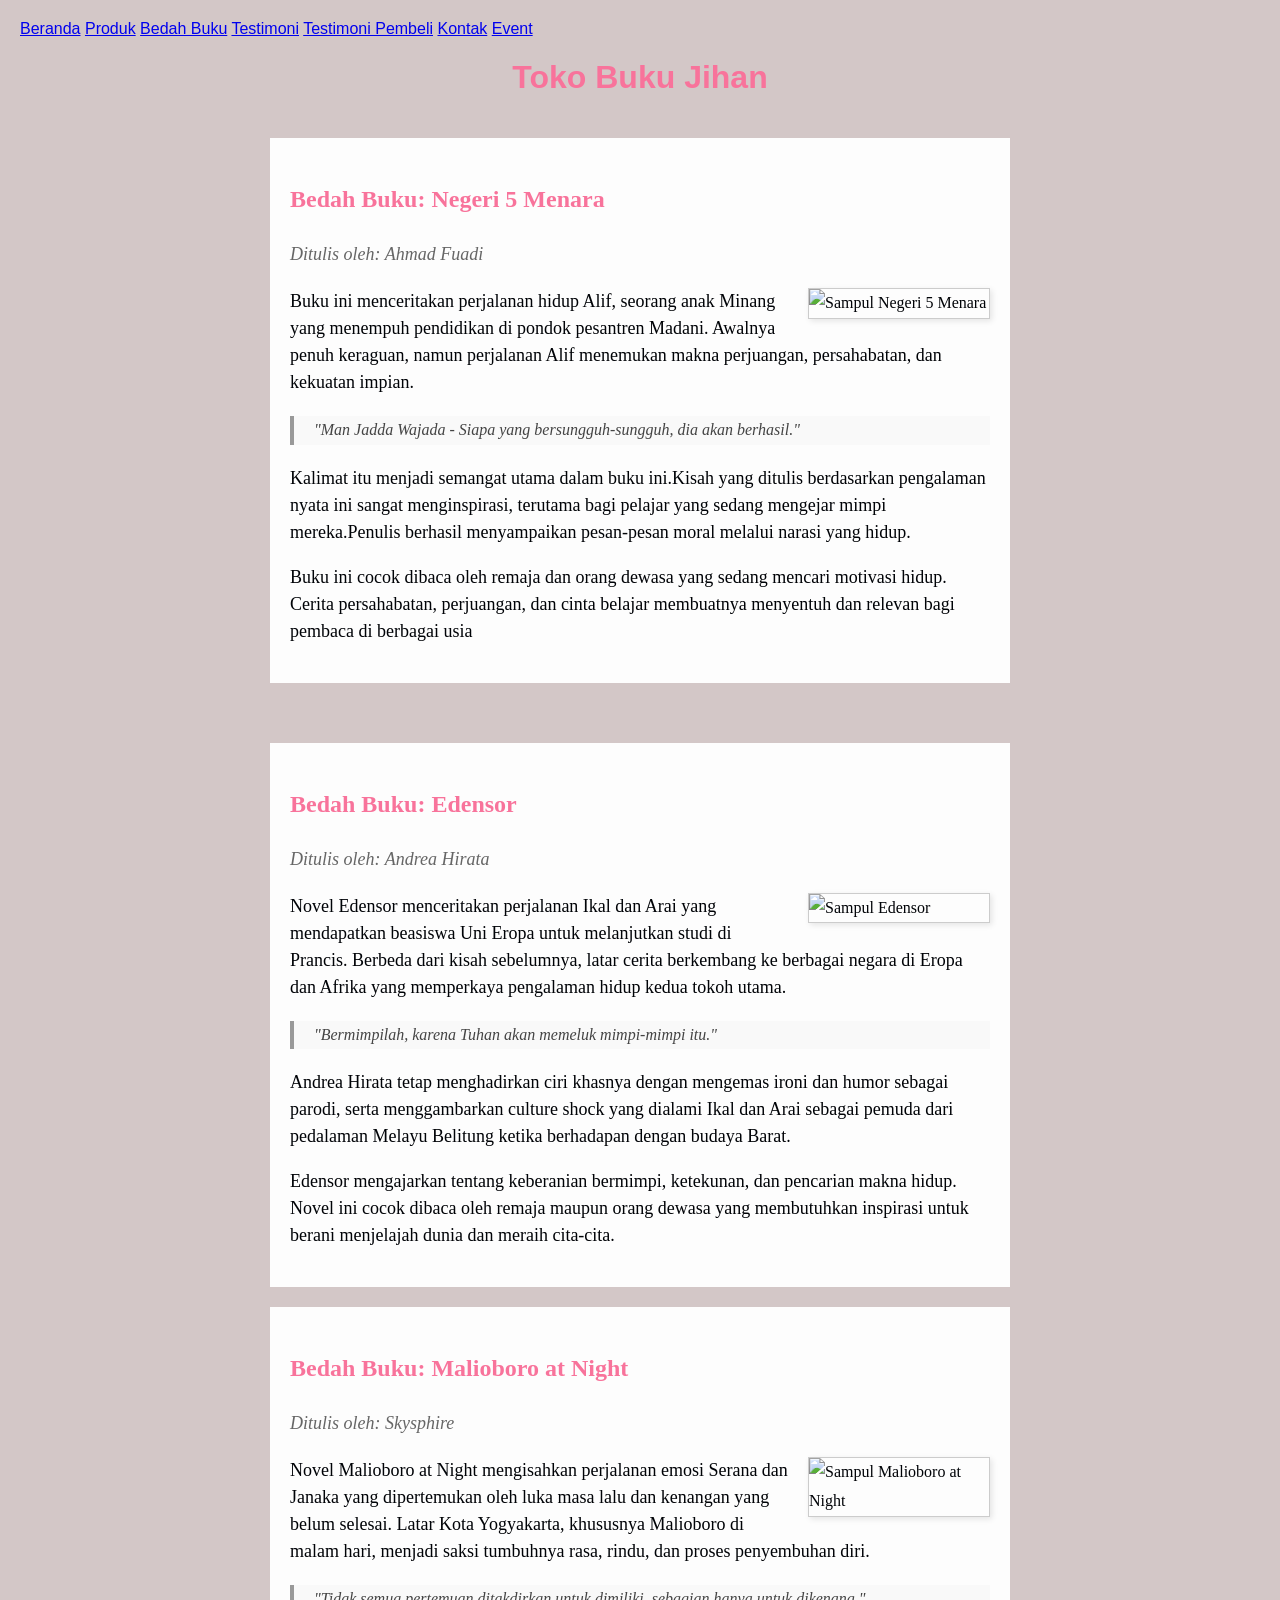
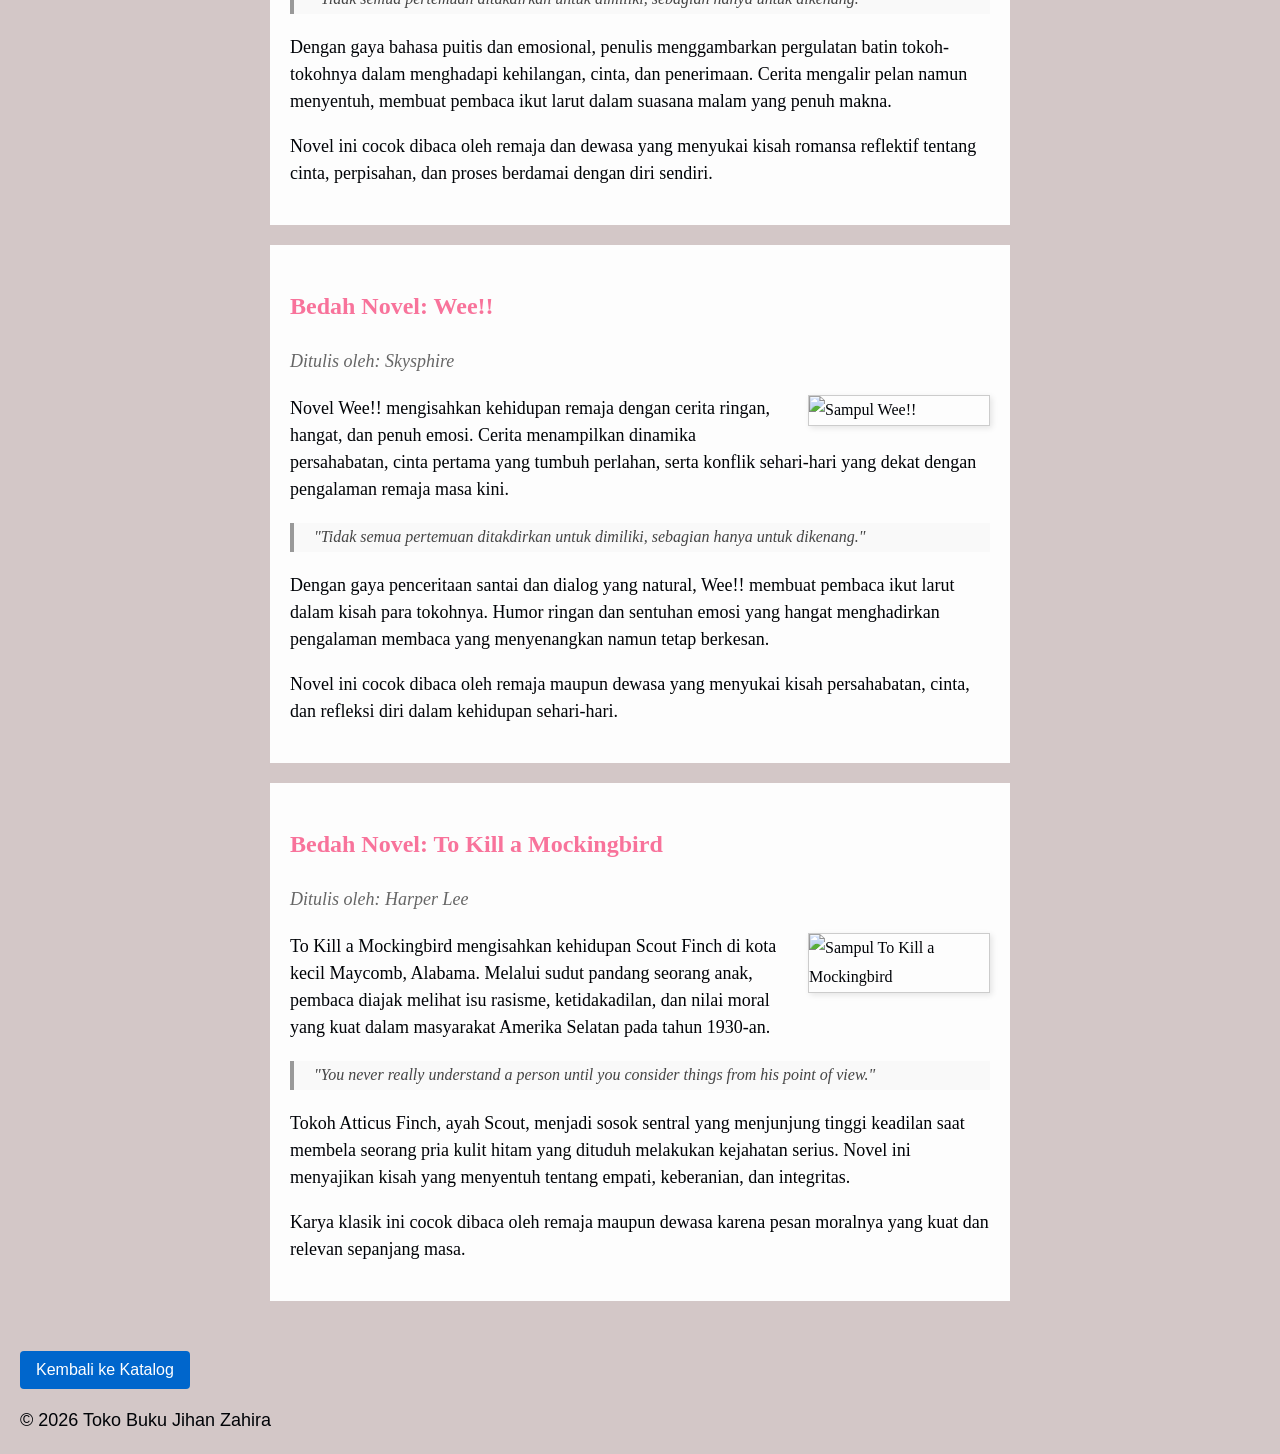
==== bedah-buku.html @ 2a6846dd "Update bedah-buku.html" ====
<!DOCTYPE html>
<html lang="id">
<head>
<meta charset="UTF-8">
<meta name="viewport" content="width=device-width, initial-scale=1.0">
<title>Profil Usaha Buku</title>
<link rel="stylesheet" href="style.css" />
</head>
<body>
<nav> 
<a href="index.html">Beranda</a>
<a href="produk.html">Produk</a>
<a href="bedah-buku.html">Bedah Buku</a>
<a href="testimoni.html">Testimoni</a>
<a href="tampil-testimoni.html">Testimoni Pembeli</a>
    <a href="kontak.html">Kontak</a>
    <a href="event.html">Event</a>
</nav>
<h1>Toko Buku Jihan</h1>

<section class="daftar-produk">
<main class="artikel">
    <h2>Bedah Buku: Negeri 5 Menara</h2>
    <p class="penulis">Ditulis oleh: Ahmad Fuadi</p>

    <img src="https://upload.wikimedia.org/wikipedia/id/thumb/3/34/N5M-POSTER-FIN.jpg/500px-N5M-POSTER-FIN.jpg?20120124071824" alt="Sampul Negeri 5 Menara" class="sampul">

    <p> 
        Buku ini menceritakan perjalanan hidup Alif, seorang anak Minang yang menempuh pendidikan di pondok pesantren Madani. Awalnya penuh keraguan, namun perjalanan Alif menemukan makna perjuangan, persahabatan, dan kekuatan impian.
    </p>

    <blockquote>
        "Man Jadda Wajada - Siapa yang bersungguh-sungguh, dia akan berhasil."
    </blockquote>

    <p>
        Kalimat itu menjadi semangat utama dalam buku ini.Kisah yang ditulis berdasarkan pengalaman nyata ini sangat menginspirasi, terutama bagi pelajar yang sedang mengejar mimpi mereka.Penulis berhasil menyampaikan pesan-pesan moral melalui narasi yang hidup.
    </p>

    <p> Buku ini cocok dibaca oleh remaja dan orang dewasa yang sedang mencari motivasi hidup. Cerita persahabatan, perjuangan, dan cinta belajar membuatnya menyentuh dan relevan bagi pembaca di berbagai usia
    </p>
</main>
</section>
    
<section class="daftar-produk">
</section>
    <main class="artikel">
    <h2>Bedah Buku: Edensor</h2>
    <p class="penulis">Ditulis oleh: Andrea Hirata</p>

    <img src="https://upload.wikimedia.org/wikipedia/id/e/ec/Edensor_sampul.jpg"
         alt="Sampul Edensor"
         class="sampul">

    <p> 
        Novel Edensor menceritakan perjalanan Ikal dan Arai yang mendapatkan beasiswa Uni Eropa untuk melanjutkan studi di Prancis. Berbeda dari kisah sebelumnya, latar cerita berkembang ke berbagai negara di Eropa dan Afrika yang memperkaya pengalaman hidup kedua tokoh utama.
    </p>

    <blockquote>
        "Bermimpilah, karena Tuhan akan memeluk mimpi-mimpi itu."
    </blockquote>

    <p>
        Andrea Hirata tetap menghadirkan ciri khasnya dengan mengemas ironi dan humor sebagai parodi, serta menggambarkan culture shock yang dialami Ikal dan Arai sebagai pemuda dari pedalaman Melayu Belitung ketika berhadapan dengan budaya Barat.
    </p>

    <p>
        Edensor mengajarkan tentang keberanian bermimpi, ketekunan, dan pencarian makna hidup. Novel ini cocok dibaca oleh remaja maupun orang dewasa yang membutuhkan inspirasi untuk berani menjelajah dunia dan meraih cita-cita.
    </p>
    </main>
</section>

<section class="daftar-produk">
    <main class="artikel">
    <h2>Bedah Buku: Malioboro at Night</h2>
    <p class="penulis">Ditulis oleh: Skysphire</p>

    <img src="https://image.gramedia.net/rs:fit:0:0/plain/https://cdn.gramedia.com/uploads/picture_meta/2023/4/1/9n7hoatkffndxdtbppb2fm.jpg"
         alt="Sampul Malioboro at Night"
         class="sampul">

    <p> 
        Novel Malioboro at Night mengisahkan perjalanan emosi Serana dan Janaka yang dipertemukan oleh luka masa lalu dan kenangan yang belum selesai. Latar Kota Yogyakarta, khususnya Malioboro di malam hari, menjadi saksi tumbuhnya rasa, rindu, dan proses penyembuhan diri.
    </p>

    <blockquote>
        "Tidak semua pertemuan ditakdirkan untuk dimiliki, sebagian hanya untuk dikenang."
    </blockquote>

    <p>
        Dengan gaya bahasa puitis dan emosional, penulis menggambarkan pergulatan batin tokoh-tokohnya dalam menghadapi kehilangan, cinta, dan penerimaan. Cerita mengalir pelan namun menyentuh, membuat pembaca ikut larut dalam suasana malam yang penuh makna.
    </p>

    <p>
        Novel ini cocok dibaca oleh remaja dan dewasa yang menyukai kisah romansa reflektif tentang cinta, perpisahan, dan proses berdamai dengan diri sendiri.
    </p>
    </main>
</section>

    <section class="artikel">
    <h2>Bedah Novel: Wee!!</h2>
    <p class="penulis">Ditulis oleh: Skysphire</p>

    <img src="https://img.wattpad.com/cover/313002278-256-k758861.jpg"
         alt="Sampul Wee!!"
         class="sampul">

    <p> 
        Novel Wee!! mengisahkan kehidupan remaja dengan cerita ringan, hangat, dan penuh emosi. Cerita menampilkan dinamika persahabatan, cinta pertama yang tumbuh perlahan, serta konflik sehari-hari yang dekat dengan pengalaman remaja masa kini.
    </p>

    <blockquote>
        "Tidak semua pertemuan ditakdirkan untuk dimiliki, sebagian hanya untuk dikenang."
    </blockquote>

    <p>
        Dengan gaya penceritaan santai dan dialog yang natural, Wee!! membuat pembaca ikut larut dalam kisah para tokohnya. Humor ringan dan sentuhan emosi yang hangat menghadirkan pengalaman membaca yang menyenangkan namun tetap berkesan.
    </p>

    <p>
        Novel ini cocok dibaca oleh remaja maupun dewasa yang menyukai kisah persahabatan, cinta, dan refleksi diri dalam kehidupan sehari-hari.
    </p>
</main>
</section>


     <section class="daftar-produk">
        <main class="artikel">
    <h2>Bedah Novel: To Kill a Mockingbird</h2>
    <p class="penulis">
        Ditulis oleh: Harper Lee</p>

    <img src="https://ebooks.gramedia.com/ebook-covers/25313/image_highres/HCO_TKAM2018MTH11.jpeg"
         alt="Sampul To Kill a Mockingbird"
         class="sampul">

    <p> 
        To Kill a Mockingbird mengisahkan kehidupan Scout Finch di kota kecil Maycomb, Alabama. 
        Melalui sudut pandang seorang anak, pembaca diajak melihat isu rasisme, ketidakadilan, 
        dan nilai moral yang kuat dalam masyarakat Amerika Selatan pada tahun 1930-an.
    </p>

    <blockquote>
        "You never really understand a person until you consider things from his point of view."
    </blockquote>

    <p>
        Tokoh Atticus Finch, ayah Scout, menjadi sosok sentral yang menjunjung tinggi keadilan 
        saat membela seorang pria kulit hitam yang dituduh melakukan kejahatan serius. 
        Novel ini menyajikan kisah yang menyentuh tentang empati, keberanian, dan integritas.
    </p>

    <p>
        Karya klasik ini cocok dibaca oleh remaja maupun dewasa karena pesan moralnya 
        yang kuat dan relevan sepanjang masa.
    </p>
        </main>
     </section>

    <a href="produk.html" class="btn-kembali"> Kembali ke Katalog</a>
</main>   
        
        <footer>
        <p>&copy; 2026 Toko Buku Jihan Zahira</p>
    </footer>

</main>



</body>

</html>
---- style.css ----
body {
background-color: #d3c7c7;
font-family: 'Poppins', Arial, sans-serif;
color: #000307;
margin: 20px; 
}

h1 {
color: #f8739b;
text-align: center;
font-family: Impact, Haettenschweiler, 'Arial Narrow Bold', sans-serif;
}
h2 {
color: #f8739b;
text-align: left;
}
p {
font-size: 18px;
text-align: left;
line-height: 1.5;
}

.daftar-produk  {
    display:  grid;
    grid-template-columns:repeat(auto-fit,minmax(250px,1fr));
    gap:20px;
    padding:20px;
}

.produk {
    background-color:#fff;
    border:1px solid #ddd;
padding: 15px;
text-align:center;
box-shadow:0 2px 6px rgba(0,0,0,0.1);
}

.produk img {
    width:150px;
    height:auto;
    border-radius:5px;
    margin-bottom:10px;
}

.produk h2{
    font-size:20px;
    color:#2c3e50;
}
.produk h3 {
    font-size:16px;
    color:#333;
}

.harga{
    font-weight:bold;
    color:#27ae60;
}
.deskripsi {
    font-size: 14px;
    color:#555;
}

.artikel{ 
    max-width:700px;
    margin: auto;
    padding: 20px;
    background-color: #fdfdfd;
    font-family: 'Georgia', serif;

    line-height: 1.8;
}

.artikel .penulis {
    font-style: italic;
    color: #666;
    margin-bottom: 20px;
}

.artikel .sampul{
    width: 180px;
    float: right;
    margin: 0 0 20px 20px;
    border: 1px solid #ccc;
    box-shadow: 2px 2px 6px rgba(0,0,0,0.1)
}

.artikel blockquote{
    font-style: italic;
    padding-left: 20px;
    margin:20px 0;
    border-left: 4px solid #999;
    color: #444;
    background-color: #f9f9f9;
}

.btn-kembali {
    display: inline-block;
    margin-top: 30px;
    padding: 10px 16px;
    background-color: #0066cc;
    color: white;
    text-decoration: none;
    border-radius: 4px;
}

.btn-kembali:hover{
    background-color: #004d99;
}

.formulir{
    max-width: 600px;
    margin: auto;
    padding: 20px;
    background-color: #fafafa;
    border-radius: 10px;
box-shadow: 0 0 10px rgba(0,0,0,0.1);
}

form label {
    display: block;
    margin-top: 10px;
    font-weight: bold;
}

form input, form select, form textarea {
    width: 100%;
    padding: 8px;
    margin-top: 5px;
    margin-bottom: 15px;
    border-radius: 5px;
    border: 1px solid #ccc;
}

form button {
    background-color: #3498db;
    color: white;
    padding: 10px 15px;
    border: none;
    border-radius: 5px;
    cursor: pointer;
}

form button:hover{
    background-color: #2980b9;
}

.header img {
  width: 100%;
  height: 300px;
  object-fit: cover;
}
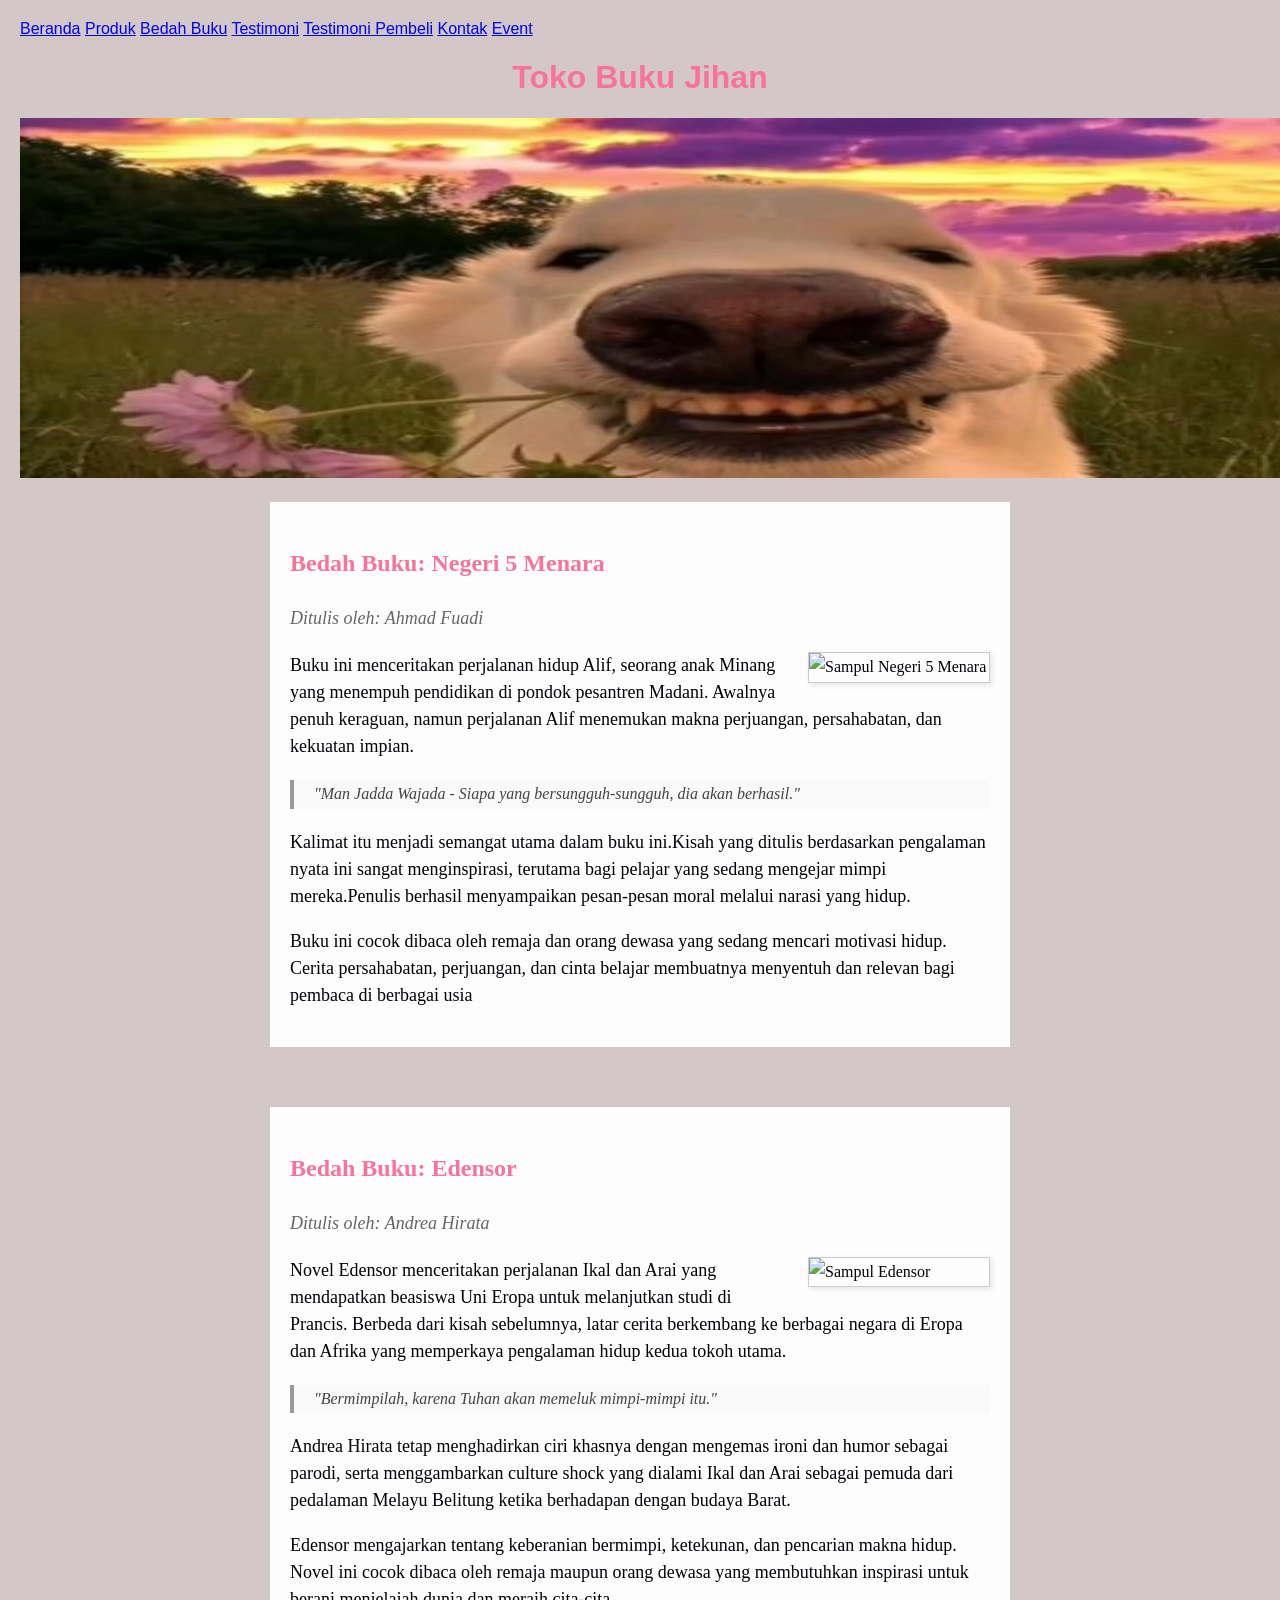
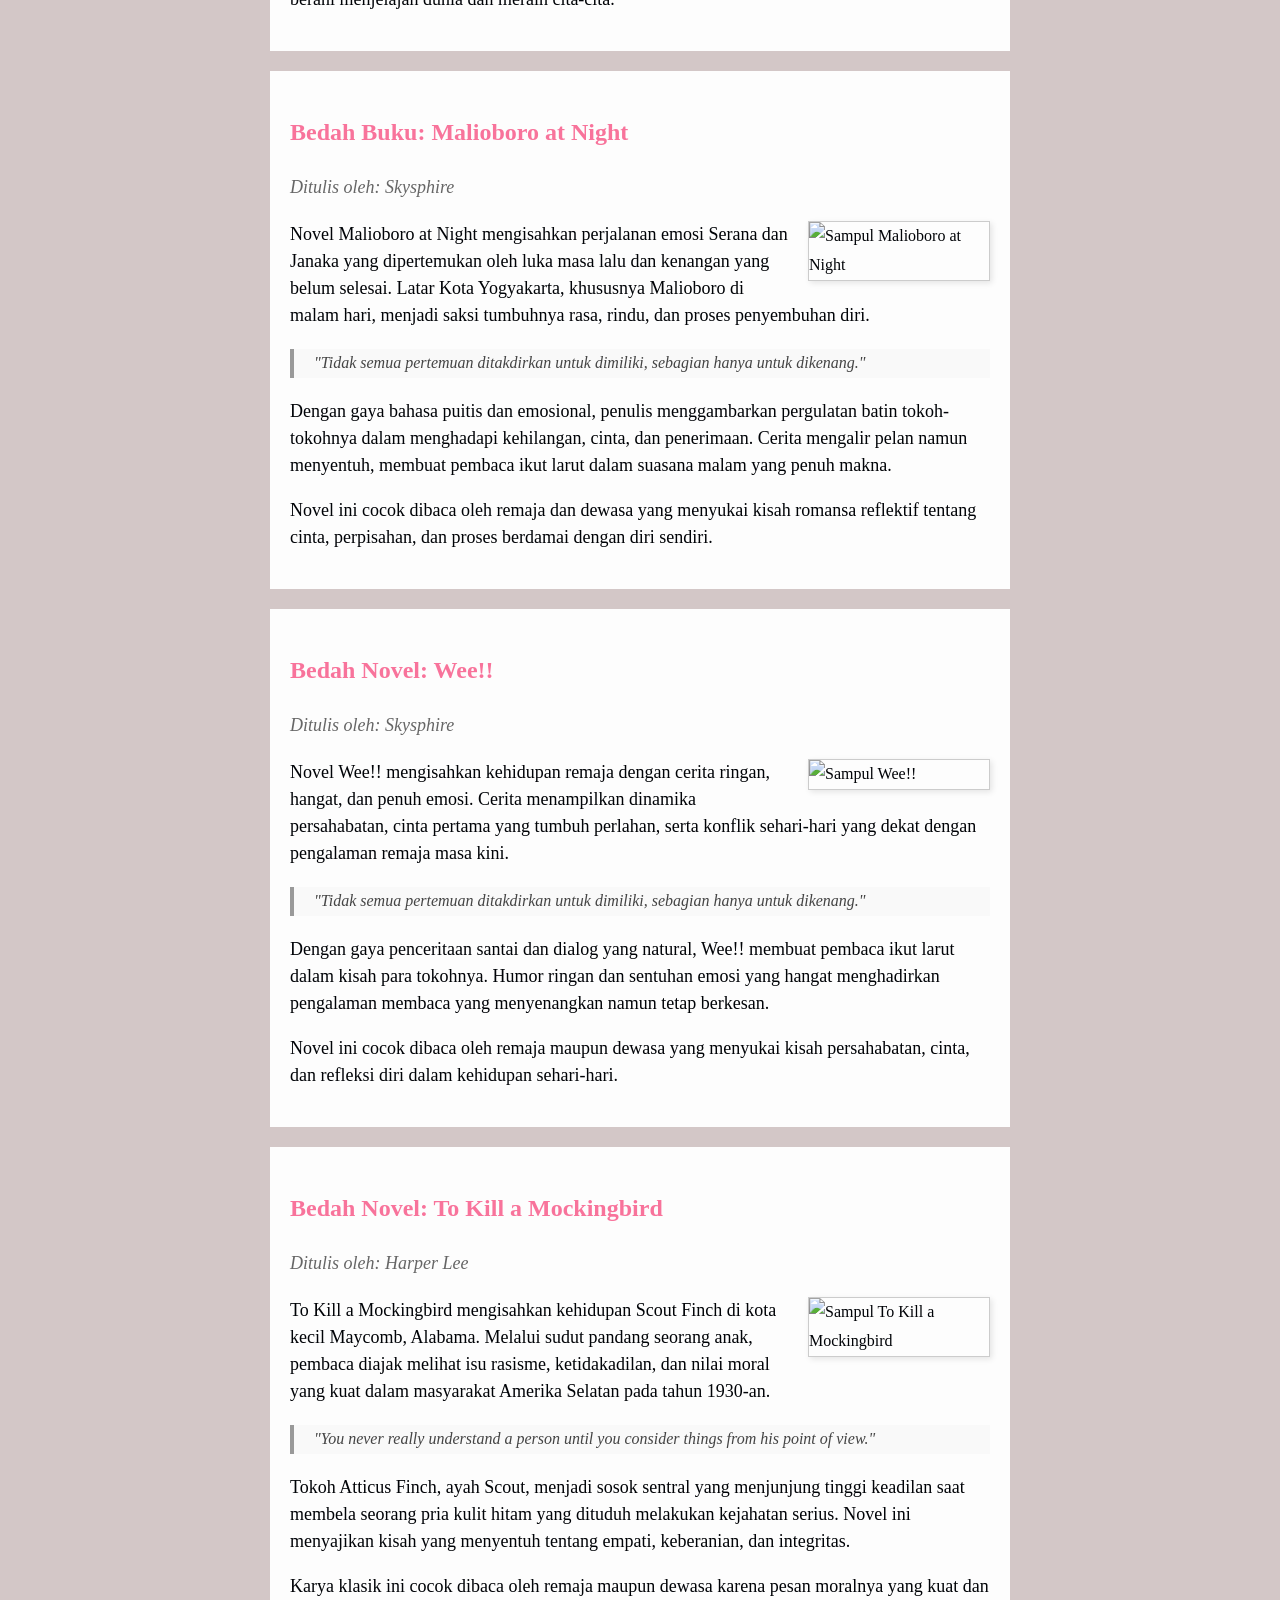
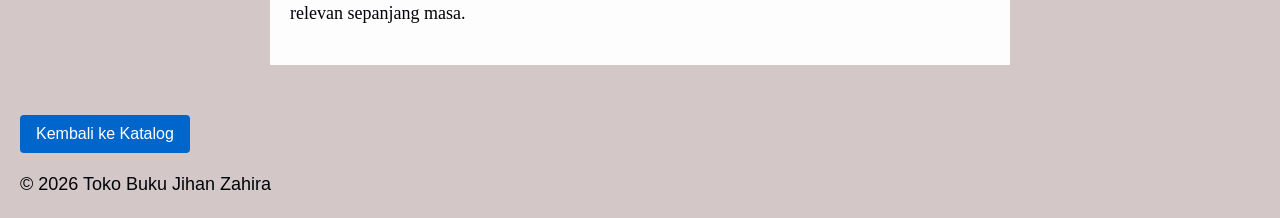
==== commit 83675770: "Update bedah-buku.html" ====
--- a/bedah-buku.html
+++ b/bedah-buku.html
@@ -17,6 +17,10 @@
     <a href="event.html">Event</a>
 </nav>
 <h1>Toko Buku Jihan</h1>
+
+    <header>
+        <img src="header.jfif" alt="header" width="1500" height="360">
+    </header>
 
 <section class="daftar-produk">
 <main class="artikel">
@@ -171,3 +175,5 @@
 </body>
 
 </html>
+
+
--- a/style.css
+++ b/style.css
@@ -149,3 +149,77 @@
   height: 300px;
   object-fit: cover;
 }
+
+/* Section Kontak */
+.kontak {
+  padding: 50px 20px;
+  background-color: #f5f5f5;
+  text-align: center;
+}
+
+.kontak h2 {
+  font-size: 2em;
+  margin-bottom: 40px;
+}
+
+/* Container grid untuk kotak-kotak */
+.kontak-container {
+  display: grid;
+  grid-template-columns: repeat(auto-fit, minmax(300px, 1fr));
+  gap: 20px;
+  justify-items: center;
+}
+
+/* Kotak individual */
+.kontak-card {
+  background: #fff;
+  padding: 20px;
+  border-radius: 10px;
+  width: 100%;
+  max-width: 400px;
+  box-shadow: 0 4px 6px rgba(0,0,0,0.1);
+  text-align: left;
+  transition: transform 0.3s, box-shadow 0.3s;
+}
+
+.kontak-card h3 {
+  margin-bottom: 15px;
+  text-align: center;
+}
+
+/* Form input dan textarea */
+.kontak-card form input,
+.kontak-card form textarea {
+  width: 100%;
+  padding: 8px;
+  margin-bottom: 10px;
+  border-radius: 5px;
+  border: 1px solid #ccc;
+}
+
+/* Tombol kirim */
+.kontak-card form button {
+  padding: 10px 20px;
+  background-color: #007BFF;
+  color: white;
+  border: none;
+  border-radius: 5px;
+  cursor: pointer;
+}
+
+.kontak-card form button:hover {
+  background-color: #0056b3;
+}
+
+/* Hover efek card */
+.kontak-card:hover {
+  transform: translateY(-5px);
+  box-shadow: 0 8px 12px rgba(0,0,0,0.2);
+}
+
+/* Responsive mobile */
+@media (max-width: 768px) {
+  .kontak-container {
+    grid-template-columns: 1fr;
+  }
+}
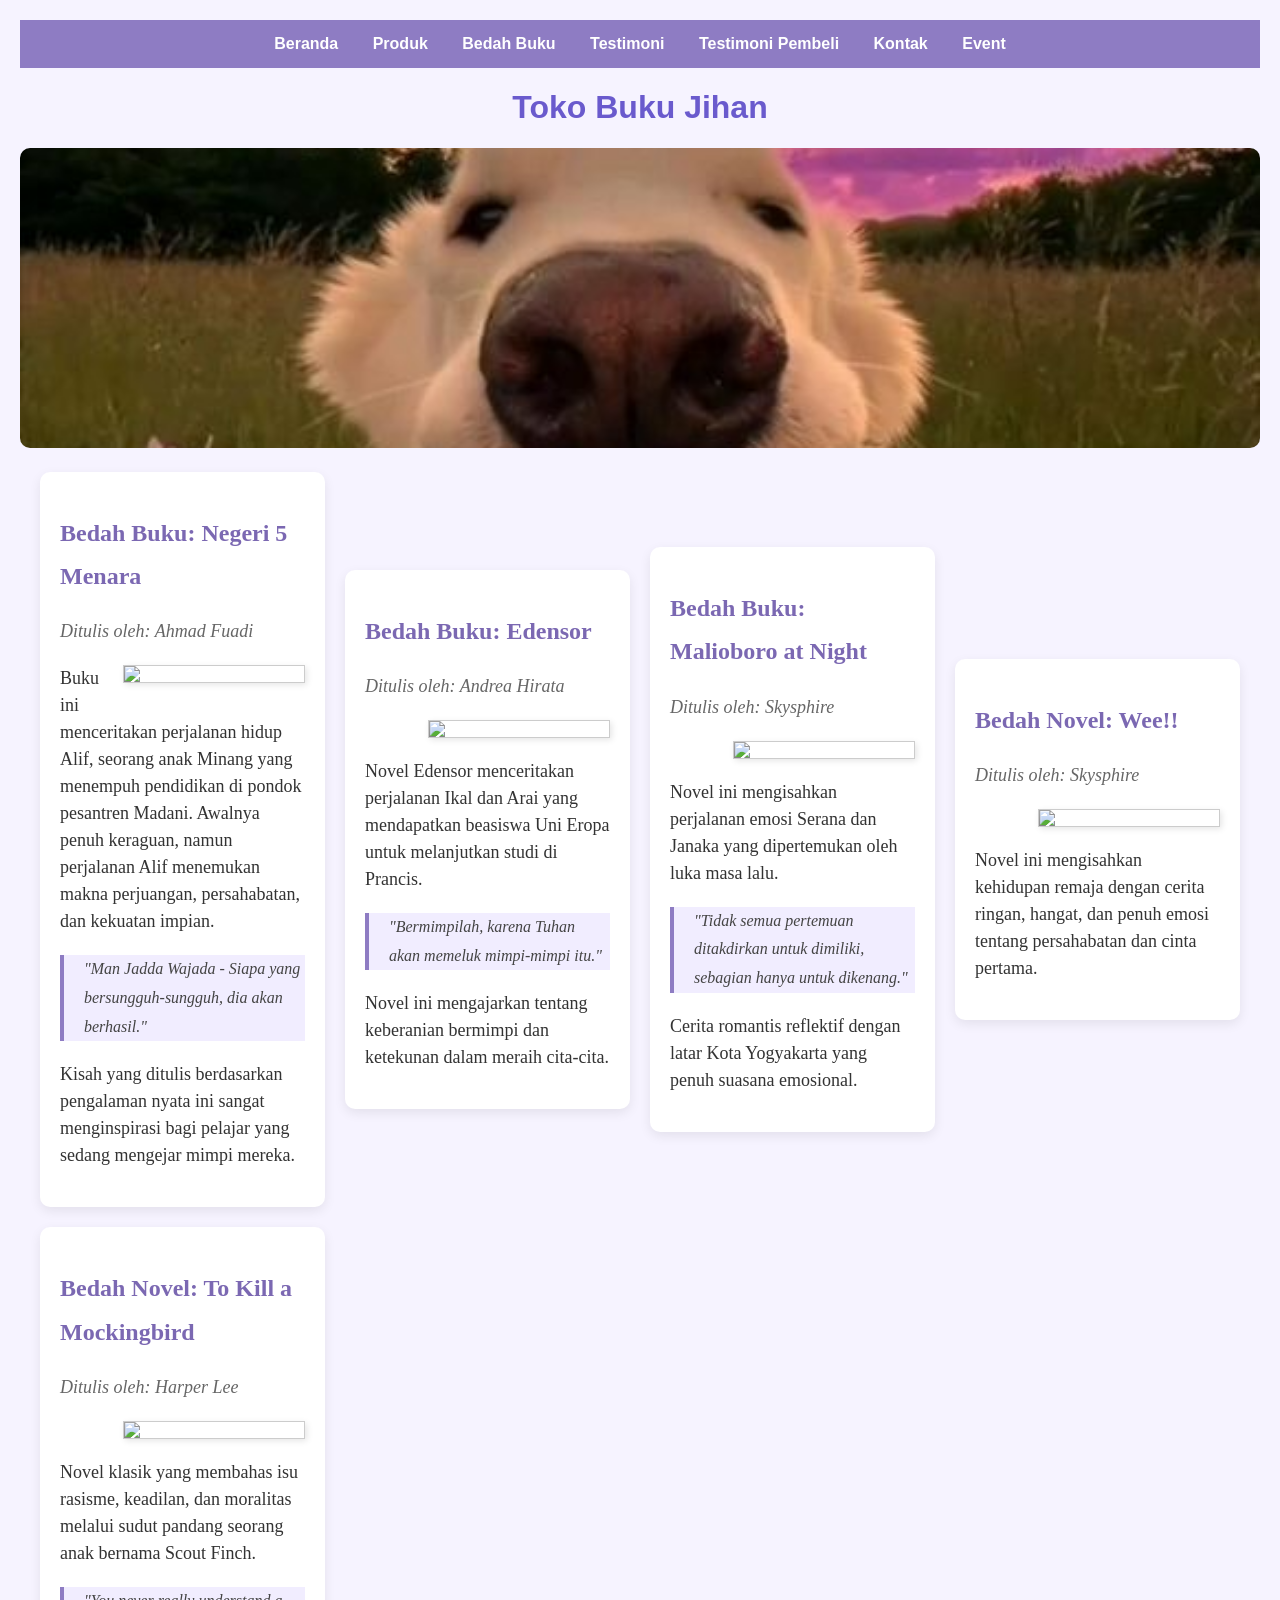
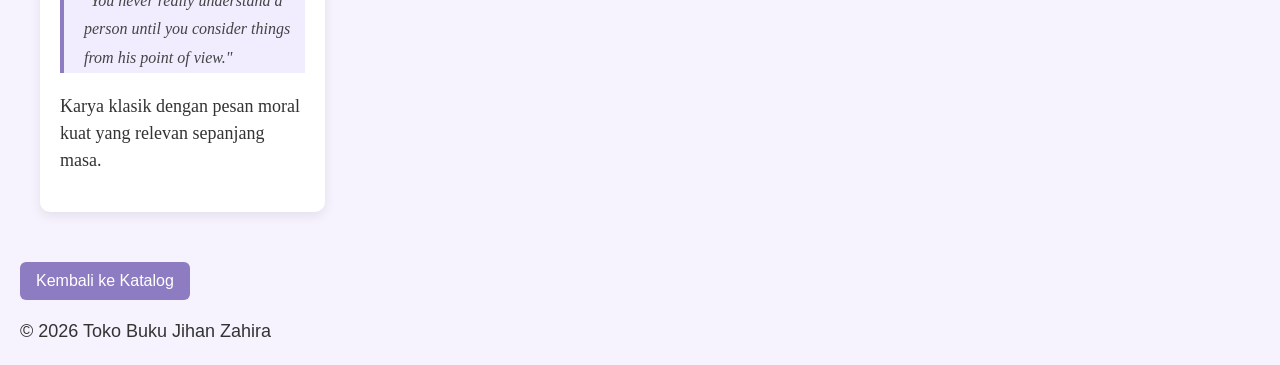
==== commit 1a3b172a: "Update bedah-buku.html" ====
--- a/bedah-buku.html
+++ b/bedah-buku.html
@@ -4,176 +4,127 @@
 <meta charset="UTF-8">
 <meta name="viewport" content="width=device-width, initial-scale=1.0">
 <title>Profil Usaha Buku</title>
-<link rel="stylesheet" href="style.css" />
+<link rel="stylesheet" href="style.css">
 </head>
+
 <body>
+
 <nav> 
 <a href="index.html">Beranda</a>
 <a href="produk.html">Produk</a>
 <a href="bedah-buku.html">Bedah Buku</a>
 <a href="testimoni.html">Testimoni</a>
 <a href="tampil-testimoni.html">Testimoni Pembeli</a>
-    <a href="kontak.html">Kontak</a>
-    <a href="event.html">Event</a>
+<a href="kontak.html">Kontak</a>
+<a href="event.html">Event</a>
 </nav>
+
 <h1>Toko Buku Jihan</h1>
 
-    <header>
-        <img src="header.jfif" alt="header" width="1500" height="360">
-    </header>
+<header class="header">
+<img src="header.jfif" alt="header">
+</header>
 
 <section class="daftar-produk">
-<main class="artikel">
-    <h2>Bedah Buku: Negeri 5 Menara</h2>
-    <p class="penulis">Ditulis oleh: Ahmad Fuadi</p>
 
-    <img src="https://upload.wikimedia.org/wikipedia/id/thumb/3/34/N5M-POSTER-FIN.jpg/500px-N5M-POSTER-FIN.jpg?20120124071824" alt="Sampul Negeri 5 Menara" class="sampul">
+<article class="artikel">
+<h2>Bedah Buku: Negeri 5 Menara</h2>
+<p class="penulis">Ditulis oleh: Ahmad Fuadi</p>
 
-    <p> 
-        Buku ini menceritakan perjalanan hidup Alif, seorang anak Minang yang menempuh pendidikan di pondok pesantren Madani. Awalnya penuh keraguan, namun perjalanan Alif menemukan makna perjuangan, persahabatan, dan kekuatan impian.
-    </p>
+<img src="https://upload.wikimedia.org/wikipedia/id/thumb/3/34/N5M-POSTER-FIN.jpg/500px-N5M-POSTER-FIN.jpg?20120124071824" class="sampul">
 
-    <blockquote>
-        "Man Jadda Wajada - Siapa yang bersungguh-sungguh, dia akan berhasil."
-    </blockquote>
+<p>
+Buku ini menceritakan perjalanan hidup Alif, seorang anak Minang yang menempuh pendidikan di pondok pesantren Madani. Awalnya penuh keraguan, namun perjalanan Alif menemukan makna perjuangan, persahabatan, dan kekuatan impian.
+</p>
 
-    <p>
-        Kalimat itu menjadi semangat utama dalam buku ini.Kisah yang ditulis berdasarkan pengalaman nyata ini sangat menginspirasi, terutama bagi pelajar yang sedang mengejar mimpi mereka.Penulis berhasil menyampaikan pesan-pesan moral melalui narasi yang hidup.
-    </p>
+<blockquote>
+"Man Jadda Wajada - Siapa yang bersungguh-sungguh, dia akan berhasil."
+</blockquote>
 
-    <p> Buku ini cocok dibaca oleh remaja dan orang dewasa yang sedang mencari motivasi hidup. Cerita persahabatan, perjuangan, dan cinta belajar membuatnya menyentuh dan relevan bagi pembaca di berbagai usia
-    </p>
-</main>
-</section>
-    
-<section class="daftar-produk">
-</section>
-    <main class="artikel">
-    <h2>Bedah Buku: Edensor</h2>
-    <p class="penulis">Ditulis oleh: Andrea Hirata</p>
+<p>
+Kisah yang ditulis berdasarkan pengalaman nyata ini sangat menginspirasi bagi pelajar yang sedang mengejar mimpi mereka.
+</p>
+</article>
 
-    <img src="https://upload.wikimedia.org/wikipedia/id/e/ec/Edensor_sampul.jpg"
-         alt="Sampul Edensor"
-         class="sampul">
 
-    <p> 
-        Novel Edensor menceritakan perjalanan Ikal dan Arai yang mendapatkan beasiswa Uni Eropa untuk melanjutkan studi di Prancis. Berbeda dari kisah sebelumnya, latar cerita berkembang ke berbagai negara di Eropa dan Afrika yang memperkaya pengalaman hidup kedua tokoh utama.
-    </p>
+<article class="artikel">
+<h2>Bedah Buku: Edensor</h2>
+<p class="penulis">Ditulis oleh: Andrea Hirata</p>
 
-    <blockquote>
-        "Bermimpilah, karena Tuhan akan memeluk mimpi-mimpi itu."
-    </blockquote>
+<img src="https://upload.wikimedia.org/wikipedia/id/e/ec/Edensor_sampul.jpg" class="sampul">
 
-    <p>
-        Andrea Hirata tetap menghadirkan ciri khasnya dengan mengemas ironi dan humor sebagai parodi, serta menggambarkan culture shock yang dialami Ikal dan Arai sebagai pemuda dari pedalaman Melayu Belitung ketika berhadapan dengan budaya Barat.
-    </p>
+<p>
+Novel Edensor menceritakan perjalanan Ikal dan Arai yang mendapatkan beasiswa Uni Eropa untuk melanjutkan studi di Prancis.
+</p>
 
-    <p>
-        Edensor mengajarkan tentang keberanian bermimpi, ketekunan, dan pencarian makna hidup. Novel ini cocok dibaca oleh remaja maupun orang dewasa yang membutuhkan inspirasi untuk berani menjelajah dunia dan meraih cita-cita.
-    </p>
-    </main>
+<blockquote>
+"Bermimpilah, karena Tuhan akan memeluk mimpi-mimpi itu."
+</blockquote>
+
+<p>
+Novel ini mengajarkan tentang keberanian bermimpi dan ketekunan dalam meraih cita-cita.
+</p>
+</article>
+
+
+<article class="artikel">
+<h2>Bedah Buku: Malioboro at Night</h2>
+<p class="penulis">Ditulis oleh: Skysphire</p>
+
+<img src="https://image.gramedia.net/rs:fit:0:0/plain/https://cdn.gramedia.com/uploads/picture_meta/2023/4/1/9n7hoatkffndxdtbppb2fm.jpg" class="sampul">
+
+<p>
+Novel ini mengisahkan perjalanan emosi Serana dan Janaka yang dipertemukan oleh luka masa lalu.
+</p>
+
+<blockquote>
+"Tidak semua pertemuan ditakdirkan untuk dimiliki, sebagian hanya untuk dikenang."
+</blockquote>
+
+<p>
+Cerita romantis reflektif dengan latar Kota Yogyakarta yang penuh suasana emosional.
+</p>
+</article>
+
+
+<article class="artikel">
+<h2>Bedah Novel: Wee!!</h2>
+<p class="penulis">Ditulis oleh: Skysphire</p>
+
+<img src="https://img.wattpad.com/cover/313002278-256-k758861.jpg" class="sampul">
+
+<p>
+Novel ini mengisahkan kehidupan remaja dengan cerita ringan, hangat, dan penuh emosi tentang persahabatan dan cinta pertama.
+</p>
+</article>
+
+
+<article class="artikel">
+<h2>Bedah Novel: To Kill a Mockingbird</h2>
+<p class="penulis">Ditulis oleh: Harper Lee</p>
+
+<img src="https://ebooks.gramedia.com/ebook-covers/25313/image_highres/HCO_TKAM2018MTH11.jpeg" class="sampul">
+
+<p>
+Novel klasik yang membahas isu rasisme, keadilan, dan moralitas melalui sudut pandang seorang anak bernama Scout Finch.
+</p>
+
+<blockquote>
+"You never really understand a person until you consider things from his point of view."
+</blockquote>
+
+<p>
+Karya klasik dengan pesan moral kuat yang relevan sepanjang masa.
+</p>
+</article>
+
 </section>
 
-<section class="daftar-produk">
-    <main class="artikel">
-    <h2>Bedah Buku: Malioboro at Night</h2>
-    <p class="penulis">Ditulis oleh: Skysphire</p>
+<a href="produk.html" class="btn-kembali">Kembali ke Katalog</a>
 
-    <img src="https://image.gramedia.net/rs:fit:0:0/plain/https://cdn.gramedia.com/uploads/picture_meta/2023/4/1/9n7hoatkffndxdtbppb2fm.jpg"
-         alt="Sampul Malioboro at Night"
-         class="sampul">
-
-    <p> 
-        Novel Malioboro at Night mengisahkan perjalanan emosi Serana dan Janaka yang dipertemukan oleh luka masa lalu dan kenangan yang belum selesai. Latar Kota Yogyakarta, khususnya Malioboro di malam hari, menjadi saksi tumbuhnya rasa, rindu, dan proses penyembuhan diri.
-    </p>
-
-    <blockquote>
-        "Tidak semua pertemuan ditakdirkan untuk dimiliki, sebagian hanya untuk dikenang."
-    </blockquote>
-
-    <p>
-        Dengan gaya bahasa puitis dan emosional, penulis menggambarkan pergulatan batin tokoh-tokohnya dalam menghadapi kehilangan, cinta, dan penerimaan. Cerita mengalir pelan namun menyentuh, membuat pembaca ikut larut dalam suasana malam yang penuh makna.
-    </p>
-
-    <p>
-        Novel ini cocok dibaca oleh remaja dan dewasa yang menyukai kisah romansa reflektif tentang cinta, perpisahan, dan proses berdamai dengan diri sendiri.
-    </p>
-    </main>
-</section>
-
-    <section class="artikel">
-    <h2>Bedah Novel: Wee!!</h2>
-    <p class="penulis">Ditulis oleh: Skysphire</p>
-
-    <img src="https://img.wattpad.com/cover/313002278-256-k758861.jpg"
-         alt="Sampul Wee!!"
-         class="sampul">
-
-    <p> 
-        Novel Wee!! mengisahkan kehidupan remaja dengan cerita ringan, hangat, dan penuh emosi. Cerita menampilkan dinamika persahabatan, cinta pertama yang tumbuh perlahan, serta konflik sehari-hari yang dekat dengan pengalaman remaja masa kini.
-    </p>
-
-    <blockquote>
-        "Tidak semua pertemuan ditakdirkan untuk dimiliki, sebagian hanya untuk dikenang."
-    </blockquote>
-
-    <p>
-        Dengan gaya penceritaan santai dan dialog yang natural, Wee!! membuat pembaca ikut larut dalam kisah para tokohnya. Humor ringan dan sentuhan emosi yang hangat menghadirkan pengalaman membaca yang menyenangkan namun tetap berkesan.
-    </p>
-
-    <p>
-        Novel ini cocok dibaca oleh remaja maupun dewasa yang menyukai kisah persahabatan, cinta, dan refleksi diri dalam kehidupan sehari-hari.
-    </p>
-</main>
-</section>
-
-
-     <section class="daftar-produk">
-        <main class="artikel">
-    <h2>Bedah Novel: To Kill a Mockingbird</h2>
-    <p class="penulis">
-        Ditulis oleh: Harper Lee</p>
-
-    <img src="https://ebooks.gramedia.com/ebook-covers/25313/image_highres/HCO_TKAM2018MTH11.jpeg"
-         alt="Sampul To Kill a Mockingbird"
-         class="sampul">
-
-    <p> 
-        To Kill a Mockingbird mengisahkan kehidupan Scout Finch di kota kecil Maycomb, Alabama. 
-        Melalui sudut pandang seorang anak, pembaca diajak melihat isu rasisme, ketidakadilan, 
-        dan nilai moral yang kuat dalam masyarakat Amerika Selatan pada tahun 1930-an.
-    </p>
-
-    <blockquote>
-        "You never really understand a person until you consider things from his point of view."
-    </blockquote>
-
-    <p>
-        Tokoh Atticus Finch, ayah Scout, menjadi sosok sentral yang menjunjung tinggi keadilan 
-        saat membela seorang pria kulit hitam yang dituduh melakukan kejahatan serius. 
-        Novel ini menyajikan kisah yang menyentuh tentang empati, keberanian, dan integritas.
-    </p>
-
-    <p>
-        Karya klasik ini cocok dibaca oleh remaja maupun dewasa karena pesan moralnya 
-        yang kuat dan relevan sepanjang masa.
-    </p>
-        </main>
-     </section>
-
-    <a href="produk.html" class="btn-kembali"> Kembali ke Katalog</a>
-</main>   
-        
-        <footer>
-        <p>&copy; 2026 Toko Buku Jihan Zahira</p>
-    </footer>
-
-</main>
-
-
+<footer>
+<p>&copy; 2026 Toko Buku Jihan Zahira</p>
+</footer>
 
 </body>
-
 </html>
-
-
--- a/style.css
+++ b/style.css
@@ -1,225 +1,183 @@
 body {
-background-color: #d3c7c7;
+background-color: #f6f3ff;
 font-family: 'Poppins', Arial, sans-serif;
-color: #000307;
+color: #333;
 margin: 20px; 
 }
 
+/* Judul */
 h1 {
-color: #f8739b;
+color: #6a5acd;
 text-align: center;
 font-family: Impact, Haettenschweiler, 'Arial Narrow Bold', sans-serif;
 }
+
 h2 {
-color: #f8739b;
+color: #7b68b2;
 text-align: left;
 }
+
 p {
 font-size: 18px;
 text-align: left;
 line-height: 1.5;
 }
 
+nav{
+background:#8e7cc3;
+padding:15px;
+text-align:center;
+margin-bottom:20px;
+}
+
+nav a{
+color:white;
+text-decoration:none;
+margin:0 15px;
+font-weight:bold;
+}
+
+nav a:hover{
+color:#e6dcff;
+}
+
+/* Daftar Produk */
 .daftar-produk  {
-    display:  grid;
-    grid-template-columns:repeat(auto-fit,minmax(250px,1fr));
-    gap:20px;
-    padding:20px;
+display:grid;
+grid-template-columns:repeat(auto-fit,minmax(250px,1fr));
+gap:20px;
+padding:20px;
 }
 
 .produk {
-    background-color:#fff;
-    border:1px solid #ddd;
-padding: 15px;
+background-color:#ffffff;
+border:1px solid #e6e0ff;
+padding:15px;
 text-align:center;
-box-shadow:0 2px 6px rgba(0,0,0,0.1);
+border-radius:10px;
+box-shadow:0 4px 10px rgba(0,0,0,0.08);
 }
 
 .produk img {
-    width:150px;
-    height:auto;
-    border-radius:5px;
-    margin-bottom:10px;
+width:150px;
+height:auto;
+border-radius:5px;
+margin-bottom:10px;
 }
 
 .produk h2{
-    font-size:20px;
-    color:#2c3e50;
+font-size:20px;
+color:#6a5acd;
 }
+
 .produk h3 {
-    font-size:16px;
-    color:#333;
+font-size:16px;
+color:#444;
 }
 
 .harga{
-    font-weight:bold;
-    color:#27ae60;
-}
-.deskripsi {
-    font-size: 14px;
-    color:#555;
+font-weight:bold;
+color:#7b68b2;
 }
 
+.deskripsi {
+font-size:14px;
+color:#555;
+}
+
+/* Artikel Bedah Buku */
 .artikel{ 
-    max-width:700px;
-    margin: auto;
-    padding: 20px;
-    background-color: #fdfdfd;
-    font-family: 'Georgia', serif;
-
-    line-height: 1.8;
+max-width:700px;
+margin:auto;
+padding:20px;
+background-color:#ffffff;
+border-radius:10px;
+font-family:'Georgia', serif;
+line-height:1.8;
+box-shadow:0 4px 12px rgba(0,0,0,0.08);
 }
 
 .artikel .penulis {
-    font-style: italic;
-    color: #666;
-    margin-bottom: 20px;
+font-style: italic;
+color:#666;
+margin-bottom:20px;
 }
 
 .artikel .sampul{
-    width: 180px;
-    float: right;
-    margin: 0 0 20px 20px;
-    border: 1px solid #ccc;
-    box-shadow: 2px 2px 6px rgba(0,0,0,0.1)
+width:180px;
+float:right;
+margin:0 0 20px 20px;
+border:1px solid #ccc;
+box-shadow:2px 2px 6px rgba(0,0,0,0.1)
 }
 
 .artikel blockquote{
-    font-style: italic;
-    padding-left: 20px;
-    margin:20px 0;
-    border-left: 4px solid #999;
-    color: #444;
-    background-color: #f9f9f9;
+font-style:italic;
+padding-left:20px;
+margin:20px 0;
+border-left:4px solid #8e7cc3;
+color:#444;
+background-color:#f1edff;
 }
 
+/* Tombol */
 .btn-kembali {
-    display: inline-block;
-    margin-top: 30px;
-    padding: 10px 16px;
-    background-color: #0066cc;
-    color: white;
-    text-decoration: none;
-    border-radius: 4px;
+display:inline-block;
+margin-top:30px;
+padding:10px 16px;
+background-color:#8e7cc3;
+color:white;
+text-decoration:none;
+border-radius:6px;
 }
 
 .btn-kembali:hover{
-    background-color: #004d99;
+background-color:#6f5cb3;
 }
 
+/* Form */
 .formulir{
-    max-width: 600px;
-    margin: auto;
-    padding: 20px;
-    background-color: #fafafa;
-    border-radius: 10px;
-box-shadow: 0 0 10px rgba(0,0,0,0.1);
+max-width:600px;
+margin:auto;
+padding:20px;
+background-color:#ffffff;
+border-radius:10px;
+box-shadow:0 4px 12px rgba(0,0,0,0.08);
 }
 
 form label {
-    display: block;
-    margin-top: 10px;
-    font-weight: bold;
+display:block;
+margin-top:10px;
+font-weight:bold;
 }
 
 form input, form select, form textarea {
-    width: 100%;
-    padding: 8px;
-    margin-top: 5px;
-    margin-bottom: 15px;
-    border-radius: 5px;
-    border: 1px solid #ccc;
+width:100%;
+padding:8px;
+margin-top:5px;
+margin-bottom:15px;
+border-radius:5px;
+border:1px solid #ddd;
 }
 
 form button {
-    background-color: #3498db;
-    color: white;
-    padding: 10px 15px;
-    border: none;
-    border-radius: 5px;
-    cursor: pointer;
+background-color:#8e7cc3;
+color:white;
+padding:10px 15px;
+border:none;
+border-radius:6px;
+cursor:pointer;
 }
 
 form button:hover{
-    background-color: #2980b9;
+background-color:#6f5cb3;
 }
 
+/* Header Gambar */
 .header img {
-  width: 100%;
-  height: 300px;
-  object-fit: cover;
+width:100%;
+height:300px;
+object-fit:cover;
+border-radius:10px;
 }
 
-/* Section Kontak */
-.kontak {
-  padding: 50px 20px;
-  background-color: #f5f5f5;
-  text-align: center;
-}
-
-.kontak h2 {
-  font-size: 2em;
-  margin-bottom: 40px;
-}
-
-/* Container grid untuk kotak-kotak */
-.kontak-container {
-  display: grid;
-  grid-template-columns: repeat(auto-fit, minmax(300px, 1fr));
-  gap: 20px;
-  justify-items: center;
-}
-
-/* Kotak individual */
-.kontak-card {
-  background: #fff;
-  padding: 20px;
-  border-radius: 10px;
-  width: 100%;
-  max-width: 400px;
-  box-shadow: 0 4px 6px rgba(0,0,0,0.1);
-  text-align: left;
-  transition: transform 0.3s, box-shadow 0.3s;
-}
-
-.kontak-card h3 {
-  margin-bottom: 15px;
-  text-align: center;
-}
-
-/* Form input dan textarea */
-.kontak-card form input,
-.kontak-card form textarea {
-  width: 100%;
-  padding: 8px;
-  margin-bottom: 10px;
-  border-radius: 5px;
-  border: 1px solid #ccc;
-}
-
-/* Tombol kirim */
-.kontak-card form button {
-  padding: 10px 20px;
-  background-color: #007BFF;
-  color: white;
-  border: none;
-  border-radius: 5px;
-  cursor: pointer;
-}
-
-.kontak-card form button:hover {
-  background-color: #0056b3;
-}
-
-/* Hover efek card */
-.kontak-card:hover {
-  transform: translateY(-5px);
-  box-shadow: 0 8px 12px rgba(0,0,0,0.2);
-}
-
-/* Responsive mobile */
-@media (max-width: 768px) {
-  .kontak-container {
-    grid-template-columns: 1fr;
-  }
-}
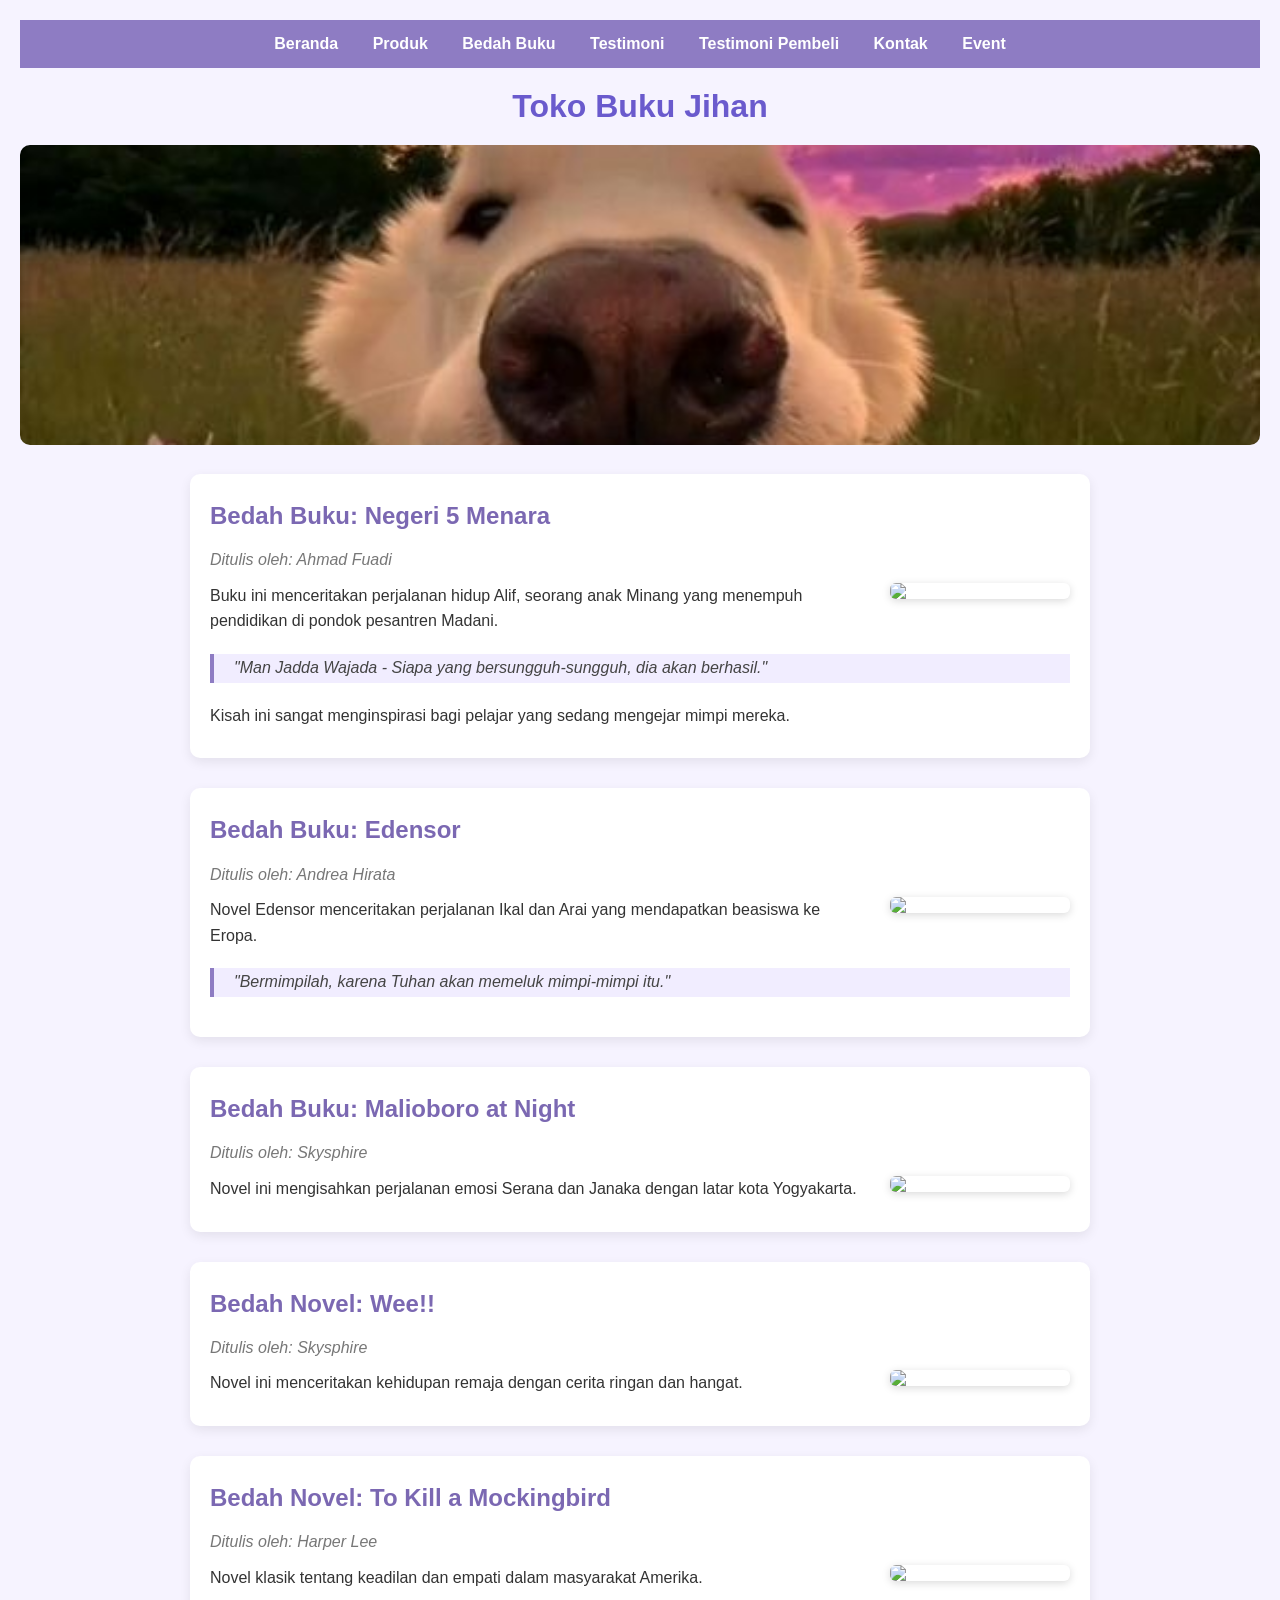
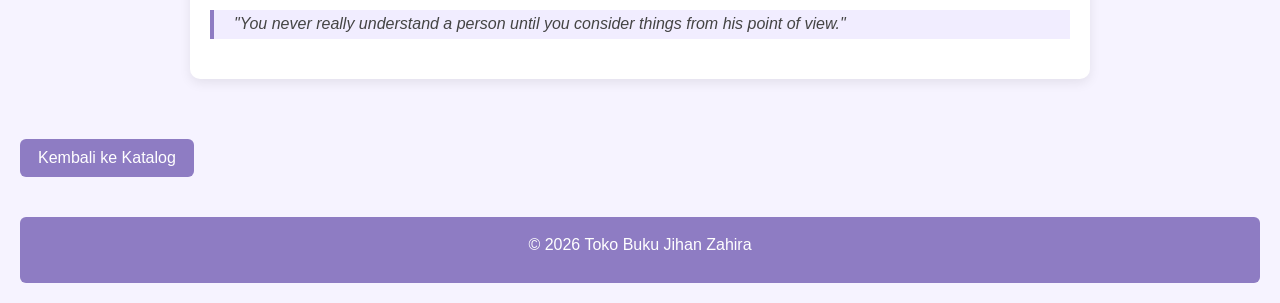
==== commit aadb327a: "Update bedah-buku.html" ====
--- a/bedah-buku.html
+++ b/bedah-buku.html
@@ -4,7 +4,154 @@
 <meta charset="UTF-8">
 <meta name="viewport" content="width=device-width, initial-scale=1.0">
 <title>Profil Usaha Buku</title>
-<link rel="stylesheet" href="style.css">
+
+<style>
+
+/* Reset */
+*{
+margin:0;
+padding:0;
+box-sizing:border-box;
+}
+
+/* Body */
+body{
+background-color:#f6f3ff;
+font-family:'Poppins', Arial, sans-serif;
+color:#333;
+margin:20px;
+}
+
+/* Navbar */
+nav{
+background:#8e7cc3;
+padding:15px;
+text-align:center;
+margin-bottom:20px;
+}
+
+nav a{
+color:white;
+text-decoration:none;
+margin:0 15px;
+font-weight:bold;
+}
+
+nav a:hover{
+color:#e6dcff;
+}
+
+/* Judul */
+h1{
+color:#6a5acd;
+text-align:center;
+margin-bottom:20px;
+font-family:Impact, Haettenschweiler, 'Arial Narrow Bold', sans-serif;
+}
+
+h2{
+color:#7b68b2;
+margin-bottom:10px;
+}
+
+p{
+font-size:16px;
+line-height:1.6;
+margin-bottom:10px;
+}
+
+/* Header */
+.header img{
+width:100%;
+height:300px;
+object-fit:cover;
+border-radius:10px;
+margin-bottom:25px;
+}
+
+/* Artikel */
+.daftar-produk{
+margin-bottom:30px;
+}
+
+.artikel{
+max-width:900px;
+margin:auto;
+padding:20px;
+background:white;
+border-radius:10px;
+box-shadow:0 4px 12px rgba(0,0,0,0.08);
+line-height:1.8;
+}
+
+.penulis{
+font-style:italic;
+color:#777;
+margin-bottom:10px;
+}
+
+/* Sampul buku */
+.sampul{
+width:180px;
+float:right;
+margin:0 0 15px 20px;
+border-radius:6px;
+box-shadow:0 2px 8px rgba(0,0,0,0.15);
+}
+
+/* Quote */
+blockquote{
+font-style:italic;
+padding-left:20px;
+margin:20px 0;
+border-left:4px solid #8e7cc3;
+background:#f1edff;
+color:#444;
+}
+
+/* Tombol */
+.btn-kembali{
+display:inline-block;
+margin-top:30px;
+padding:10px 18px;
+background:#8e7cc3;
+color:white;
+text-decoration:none;
+border-radius:6px;
+}
+
+.btn-kembali:hover{
+background:#6f5cb3;
+}
+
+/* Footer */
+footer{
+margin-top:40px;
+text-align:center;
+padding:15px;
+background:#8e7cc3;
+color:white;
+border-radius:6px;
+}
+
+/* Responsive */
+@media(max-width:768px){
+
+.sampul{
+float:none;
+display:block;
+margin:auto;
+margin-bottom:15px;
+}
+
+.artikel{
+padding:15px;
+}
+
+}
+
+</style>
+
 </head>
 
 <body>
@@ -26,15 +173,14 @@
 </header>
 
 <section class="daftar-produk">
-
-<article class="artikel">
+<main class="artikel">
 <h2>Bedah Buku: Negeri 5 Menara</h2>
 <p class="penulis">Ditulis oleh: Ahmad Fuadi</p>
 
-<img src="https://upload.wikimedia.org/wikipedia/id/thumb/3/34/N5M-POSTER-FIN.jpg/500px-N5M-POSTER-FIN.jpg?20120124071824" class="sampul">
-
-<p>
-Buku ini menceritakan perjalanan hidup Alif, seorang anak Minang yang menempuh pendidikan di pondok pesantren Madani. Awalnya penuh keraguan, namun perjalanan Alif menemukan makna perjuangan, persahabatan, dan kekuatan impian.
+<img src="https://upload.wikimedia.org/wikipedia/id/thumb/3/34/N5M-POSTER-FIN.jpg/500px-N5M-POSTER-FIN.jpg" class="sampul">
+
+<p>
+Buku ini menceritakan perjalanan hidup Alif, seorang anak Minang yang menempuh pendidikan di pondok pesantren Madani.
 </p>
 
 <blockquote>
@@ -42,82 +188,69 @@
 </blockquote>
 
 <p>
-Kisah yang ditulis berdasarkan pengalaman nyata ini sangat menginspirasi bagi pelajar yang sedang mengejar mimpi mereka.
-</p>
-</article>
-
-
-<article class="artikel">
+Kisah ini sangat menginspirasi bagi pelajar yang sedang mengejar mimpi mereka.
+</p>
+</main>
+</section>
+
+<section class="daftar-produk">
+<main class="artikel">
 <h2>Bedah Buku: Edensor</h2>
 <p class="penulis">Ditulis oleh: Andrea Hirata</p>
 
 <img src="https://upload.wikimedia.org/wikipedia/id/e/ec/Edensor_sampul.jpg" class="sampul">
 
 <p>
-Novel Edensor menceritakan perjalanan Ikal dan Arai yang mendapatkan beasiswa Uni Eropa untuk melanjutkan studi di Prancis.
+Novel Edensor menceritakan perjalanan Ikal dan Arai yang mendapatkan beasiswa ke Eropa.
 </p>
 
 <blockquote>
 "Bermimpilah, karena Tuhan akan memeluk mimpi-mimpi itu."
 </blockquote>
-
-<p>
-Novel ini mengajarkan tentang keberanian bermimpi dan ketekunan dalam meraih cita-cita.
-</p>
-</article>
-
-
-<article class="artikel">
+</main>
+</section>
+
+<section class="daftar-produk">
+<main class="artikel">
 <h2>Bedah Buku: Malioboro at Night</h2>
 <p class="penulis">Ditulis oleh: Skysphire</p>
 
-<img src="https://image.gramedia.net/rs:fit:0:0/plain/https://cdn.gramedia.com/uploads/picture_meta/2023/4/1/9n7hoatkffndxdtbppb2fm.jpg" class="sampul">
-
-<p>
-Novel ini mengisahkan perjalanan emosi Serana dan Janaka yang dipertemukan oleh luka masa lalu.
-</p>
-
-<blockquote>
-"Tidak semua pertemuan ditakdirkan untuk dimiliki, sebagian hanya untuk dikenang."
-</blockquote>
-
-<p>
-Cerita romantis reflektif dengan latar Kota Yogyakarta yang penuh suasana emosional.
-</p>
-</article>
-
-
-<article class="artikel">
+<img src="https://cdn.gramedia.com/uploads/picture_meta/2023/4/1/9n7hoatkffndxdtbppb2fm.jpg" class="sampul">
+
+<p>
+Novel ini mengisahkan perjalanan emosi Serana dan Janaka dengan latar kota Yogyakarta.
+</p>
+</main>
+</section>
+
+<section class="daftar-produk">
+<main class="artikel">
 <h2>Bedah Novel: Wee!!</h2>
 <p class="penulis">Ditulis oleh: Skysphire</p>
 
 <img src="https://img.wattpad.com/cover/313002278-256-k758861.jpg" class="sampul">
 
 <p>
-Novel ini mengisahkan kehidupan remaja dengan cerita ringan, hangat, dan penuh emosi tentang persahabatan dan cinta pertama.
-</p>
-</article>
-
-
-<article class="artikel">
+Novel ini menceritakan kehidupan remaja dengan cerita ringan dan hangat.
+</p>
+</main>
+</section>
+
+<section class="daftar-produk">
+<main class="artikel">
 <h2>Bedah Novel: To Kill a Mockingbird</h2>
 <p class="penulis">Ditulis oleh: Harper Lee</p>
 
 <img src="https://ebooks.gramedia.com/ebook-covers/25313/image_highres/HCO_TKAM2018MTH11.jpeg" class="sampul">
 
 <p>
-Novel klasik yang membahas isu rasisme, keadilan, dan moralitas melalui sudut pandang seorang anak bernama Scout Finch.
+Novel klasik tentang keadilan dan empati dalam masyarakat Amerika.
 </p>
 
 <blockquote>
 "You never really understand a person until you consider things from his point of view."
 </blockquote>
-
-<p>
-Karya klasik dengan pesan moral kuat yang relevan sepanjang masa.
-</p>
-</article>
-
+</main>
 </section>
 
 <a href="produk.html" class="btn-kembali">Kembali ke Katalog</a>
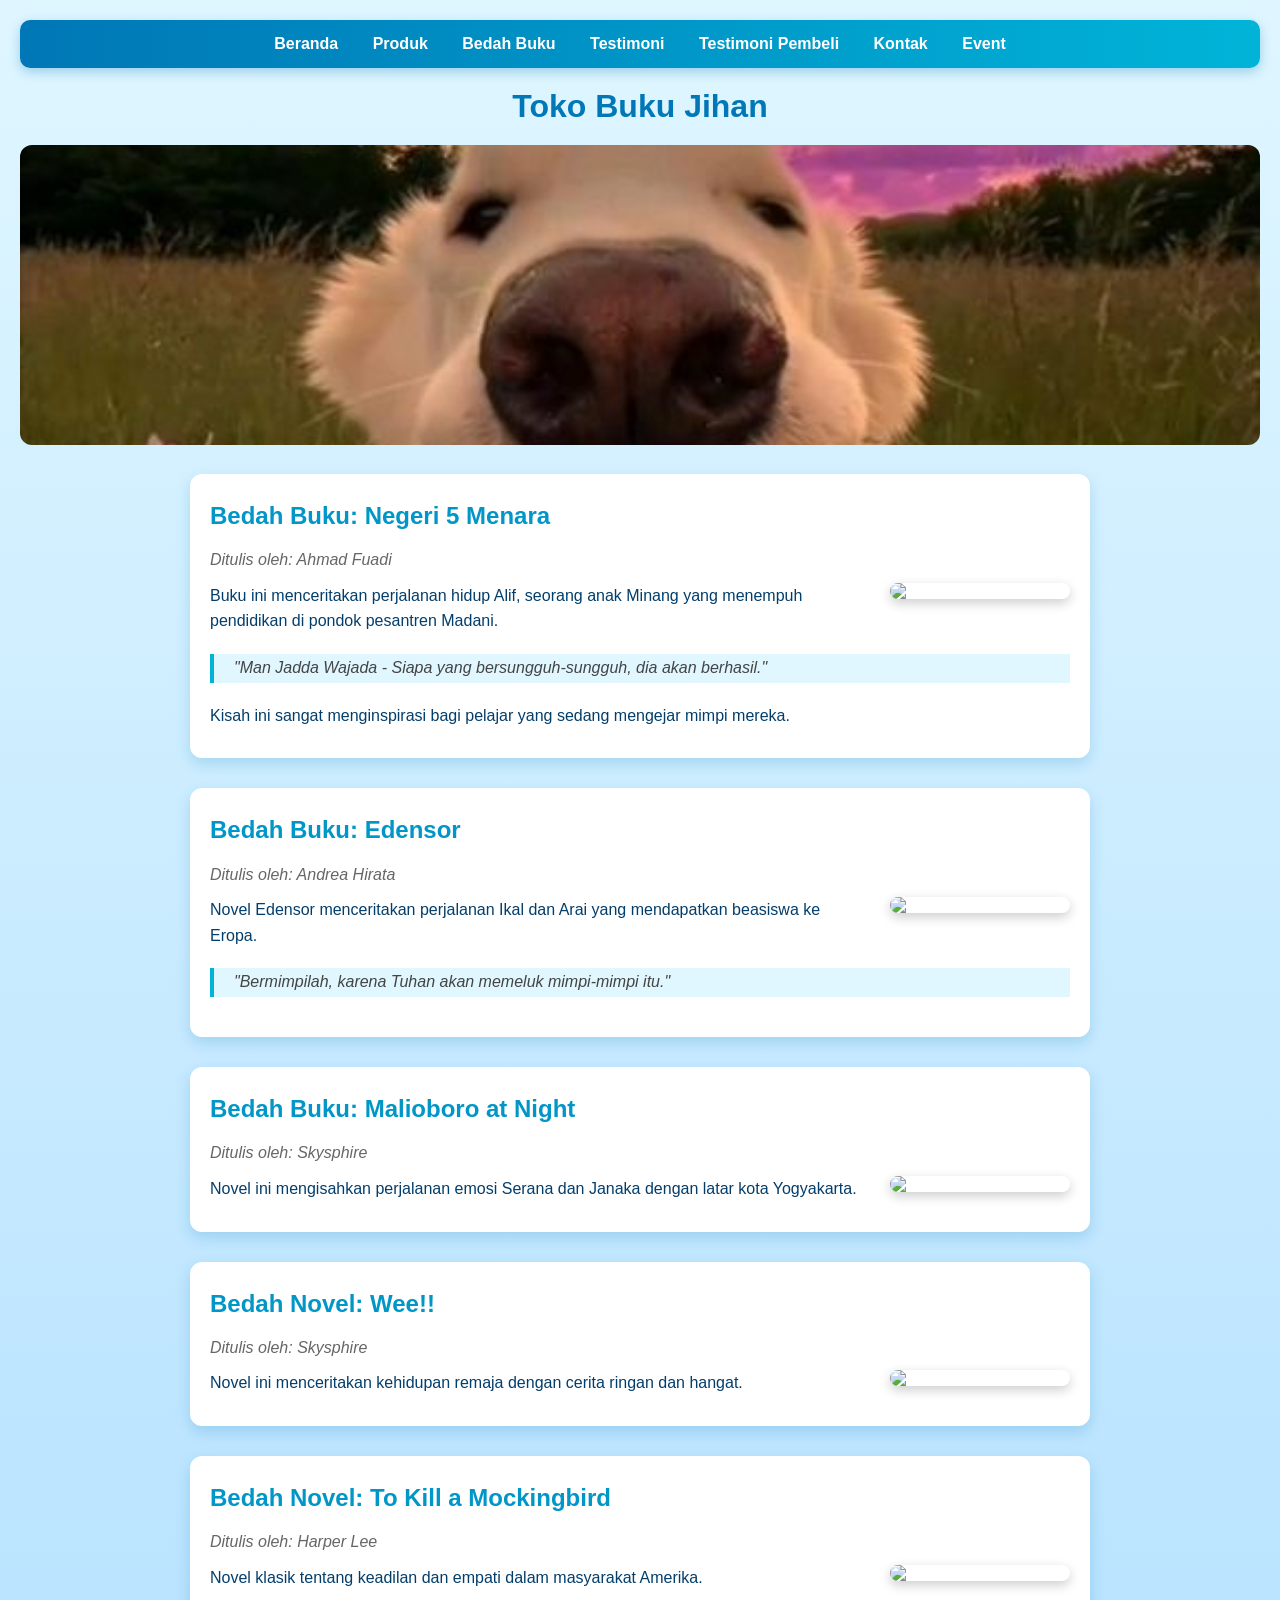
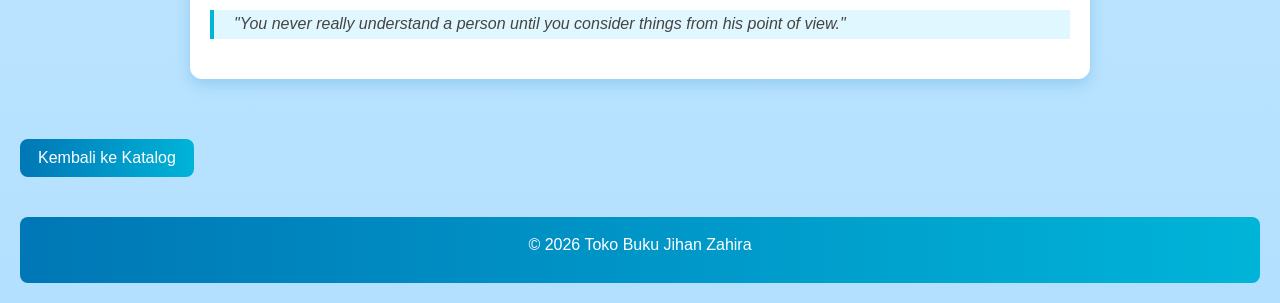
==== commit 072b5c73: "Update bedah-buku.html" ====
--- a/bedah-buku.html
+++ b/bedah-buku.html
@@ -16,18 +16,42 @@
 
 /* Body */
 body{
-background-color:#f6f3ff;
+background: linear-gradient(to bottom, #dff6ff, #b3e0ff);
 font-family:'Poppins', Arial, sans-serif;
-color:#333;
+color:#033e6b;
 margin:20px;
+animation: fadeIn 1.5s ease-in;
+}
+
+/* Animasi */
+@keyframes fadeIn{
+from{opacity:0;}
+to{opacity:1;}
+}
+
+@keyframes slideDown{
+from{transform:translateY(-30px); opacity:0;}
+to{transform:translateY(0); opacity:1;}
+}
+
+@keyframes zoomIn{
+from{transform:scale(1.1); opacity:0;}
+to{transform:scale(1); opacity:1;}
+}
+
+@keyframes fadeUp{
+from{transform:translateY(40px); opacity:0;}
+to{transform:translateY(0); opacity:1;}
 }
 
 /* Navbar */
 nav{
-background:#8e7cc3;
+background: linear-gradient(to right, #0077b6, #00b4d8);
 padding:15px;
 text-align:center;
 margin-bottom:20px;
+border-radius:10px;
+box-shadow:0 4px 12px rgba(0,119,182,0.3);
 }
 
 nav a{
@@ -35,22 +59,24 @@
 text-decoration:none;
 margin:0 15px;
 font-weight:bold;
+transition:0.3s;
 }
 
 nav a:hover{
-color:#e6dcff;
+color:#caf0f8;
 }
 
 /* Judul */
 h1{
-color:#6a5acd;
+color:#0077b6;
 text-align:center;
 margin-bottom:20px;
 font-family:Impact, Haettenschweiler, 'Arial Narrow Bold', sans-serif;
+animation: slideDown 1s ease;
 }
 
 h2{
-color:#7b68b2;
+color:#0096c7;
 margin-bottom:10px;
 }
 
@@ -65,8 +91,9 @@
 width:100%;
 height:300px;
 object-fit:cover;
-border-radius:10px;
+border-radius:12px;
 margin-bottom:25px;
+animation: zoomIn 2s ease;
 }
 
 /* Artikel */
@@ -79,14 +106,21 @@
 margin:auto;
 padding:20px;
 background:white;
-border-radius:10px;
-box-shadow:0 4px 12px rgba(0,0,0,0.08);
+border-radius:12px;
+box-shadow:0 6px 15px rgba(0,119,182,0.2);
 line-height:1.8;
+transition:0.4s;
+animation: fadeUp 1s ease;
+}
+
+.artikel:hover{
+transform:translateY(-8px) scale(1.02);
+box-shadow:0 10px 25px rgba(0,119,182,0.35);
 }
 
 .penulis{
 font-style:italic;
-color:#777;
+color:#666;
 margin-bottom:10px;
 }
 
@@ -95,8 +129,13 @@
 width:180px;
 float:right;
 margin:0 0 15px 20px;
-border-radius:6px;
-box-shadow:0 2px 8px rgba(0,0,0,0.15);
+border-radius:8px;
+box-shadow:0 4px 12px rgba(0,0,0,0.2);
+transition:0.3s;
+}
+
+.sampul:hover{
+transform:scale(1.05);
 }
 
 /* Quote */
@@ -104,8 +143,8 @@
 font-style:italic;
 padding-left:20px;
 margin:20px 0;
-border-left:4px solid #8e7cc3;
-background:#f1edff;
+border-left:4px solid #00b4d8;
+background:#e0f7ff;
 color:#444;
 }
 
@@ -114,14 +153,16 @@
 display:inline-block;
 margin-top:30px;
 padding:10px 18px;
-background:#8e7cc3;
+background: linear-gradient(to right, #0077b6, #00b4d8);
 color:white;
 text-decoration:none;
-border-radius:6px;
+border-radius:8px;
+transition:0.3s;
 }
 
 .btn-kembali:hover{
-background:#6f5cb3;
+transform:scale(1.05);
+background: linear-gradient(to right, #005f8f, #0096c7);
 }
 
 /* Footer */
@@ -129,14 +170,13 @@
 margin-top:40px;
 text-align:center;
 padding:15px;
-background:#8e7cc3;
+background: linear-gradient(to right, #0077b6, #00b4d8);
 color:white;
-border-radius:6px;
+border-radius:8px;
 }
 
 /* Responsive */
 @media(max-width:768px){
-
 .sampul{
 float:none;
 display:block;
@@ -147,7 +187,6 @@
 .artikel{
 padding:15px;
 }
-
 }
 
 </style>
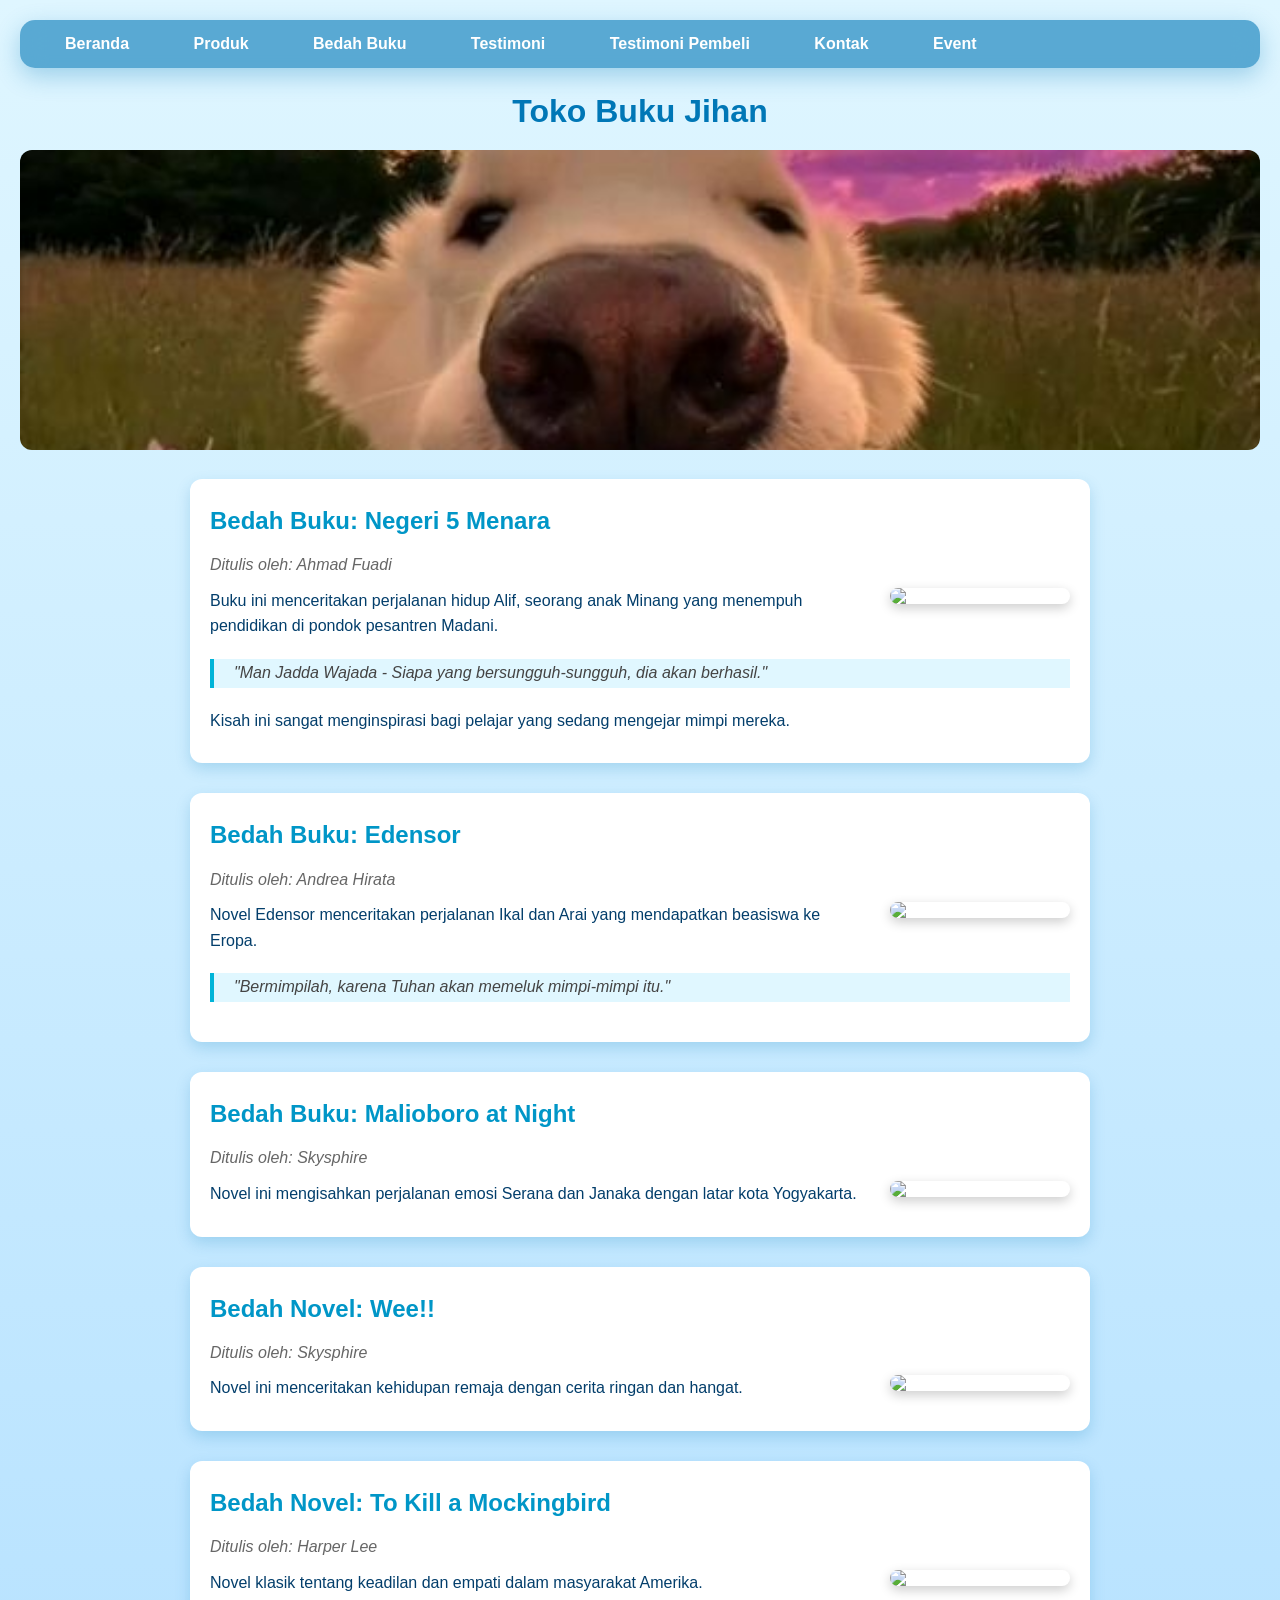
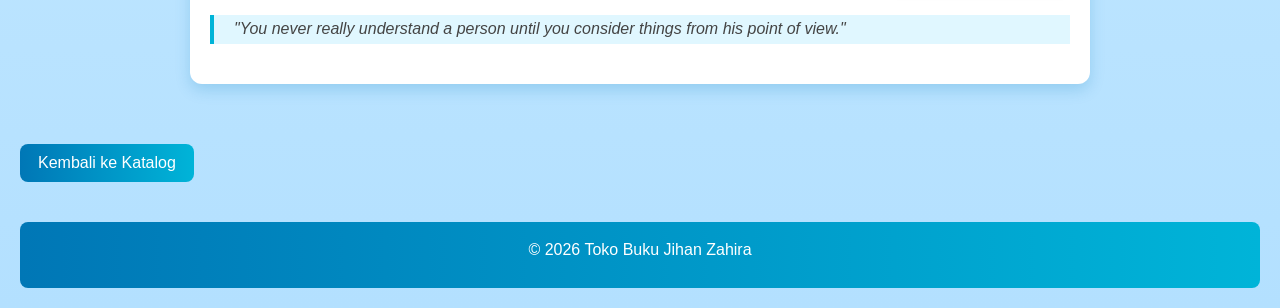
==== commit c39cdb86: "Update bedah-buku.html" ====
--- a/bedah-buku.html
+++ b/bedah-buku.html
@@ -44,26 +44,57 @@
 to{transform:translateY(0); opacity:1;}
 }
 
-/* Navbar */
+/* NAVBAR AESTHETIC */
 nav{
-background: linear-gradient(to right, #0077b6, #00b4d8);
+position:sticky;
+top:0;
+z-index:1000;
 padding:15px;
-text-align:center;
-margin-bottom:20px;
-border-radius:10px;
-box-shadow:0 4px 12px rgba(0,119,182,0.3);
-}
-
+margin-bottom:25px;
+border-radius:15px;
+
+background: rgba(0, 119, 182, 0.6);
+backdrop-filter: blur(12px);
+-webkit-backdrop-filter: blur(12px);
+
+box-shadow:0 8px 25px rgba(0,119,182,0.3);
+animation: slideDown 1s ease;
+}
+
+/* link container */
 nav a{
+position:relative;
 color:white;
 text-decoration:none;
-margin:0 15px;
+margin:0 18px;
 font-weight:bold;
+padding:8px 12px;
+border-radius:8px;
+transition: all 0.3s ease;
+}
+
+/* efek glow hover */
+nav a:hover{
+background: rgba(255,255,255,0.2);
+color:#caf0f8;
+transform: translateY(-2px);
+box-shadow:0 4px 15px rgba(255,255,255,0.3);
+}
+
+/* garis animasi bawah */
+nav a::after{
+content:"";
+position:absolute;
+left:0;
+bottom:0;
+width:0%;
+height:2px;
+background:#caf0f8;
 transition:0.3s;
 }
 
-nav a:hover{
-color:#caf0f8;
+nav a:hover::after{
+width:100%;
 }
 
 /* Judul */
@@ -187,6 +218,11 @@
 .artikel{
 padding:15px;
 }
+
+nav a{
+display:inline-block;
+margin:8px;
+}
 }
 
 </style>
@@ -211,6 +247,8 @@
 <img src="header.jfif" alt="header">
 </header>
 
+<!-- (ISI KAMU TETAP SAMA, TIDAK DIUBAH) -->
+
 <section class="daftar-produk">
 <main class="artikel">
 <h2>Bedah Buku: Negeri 5 Menara</h2>
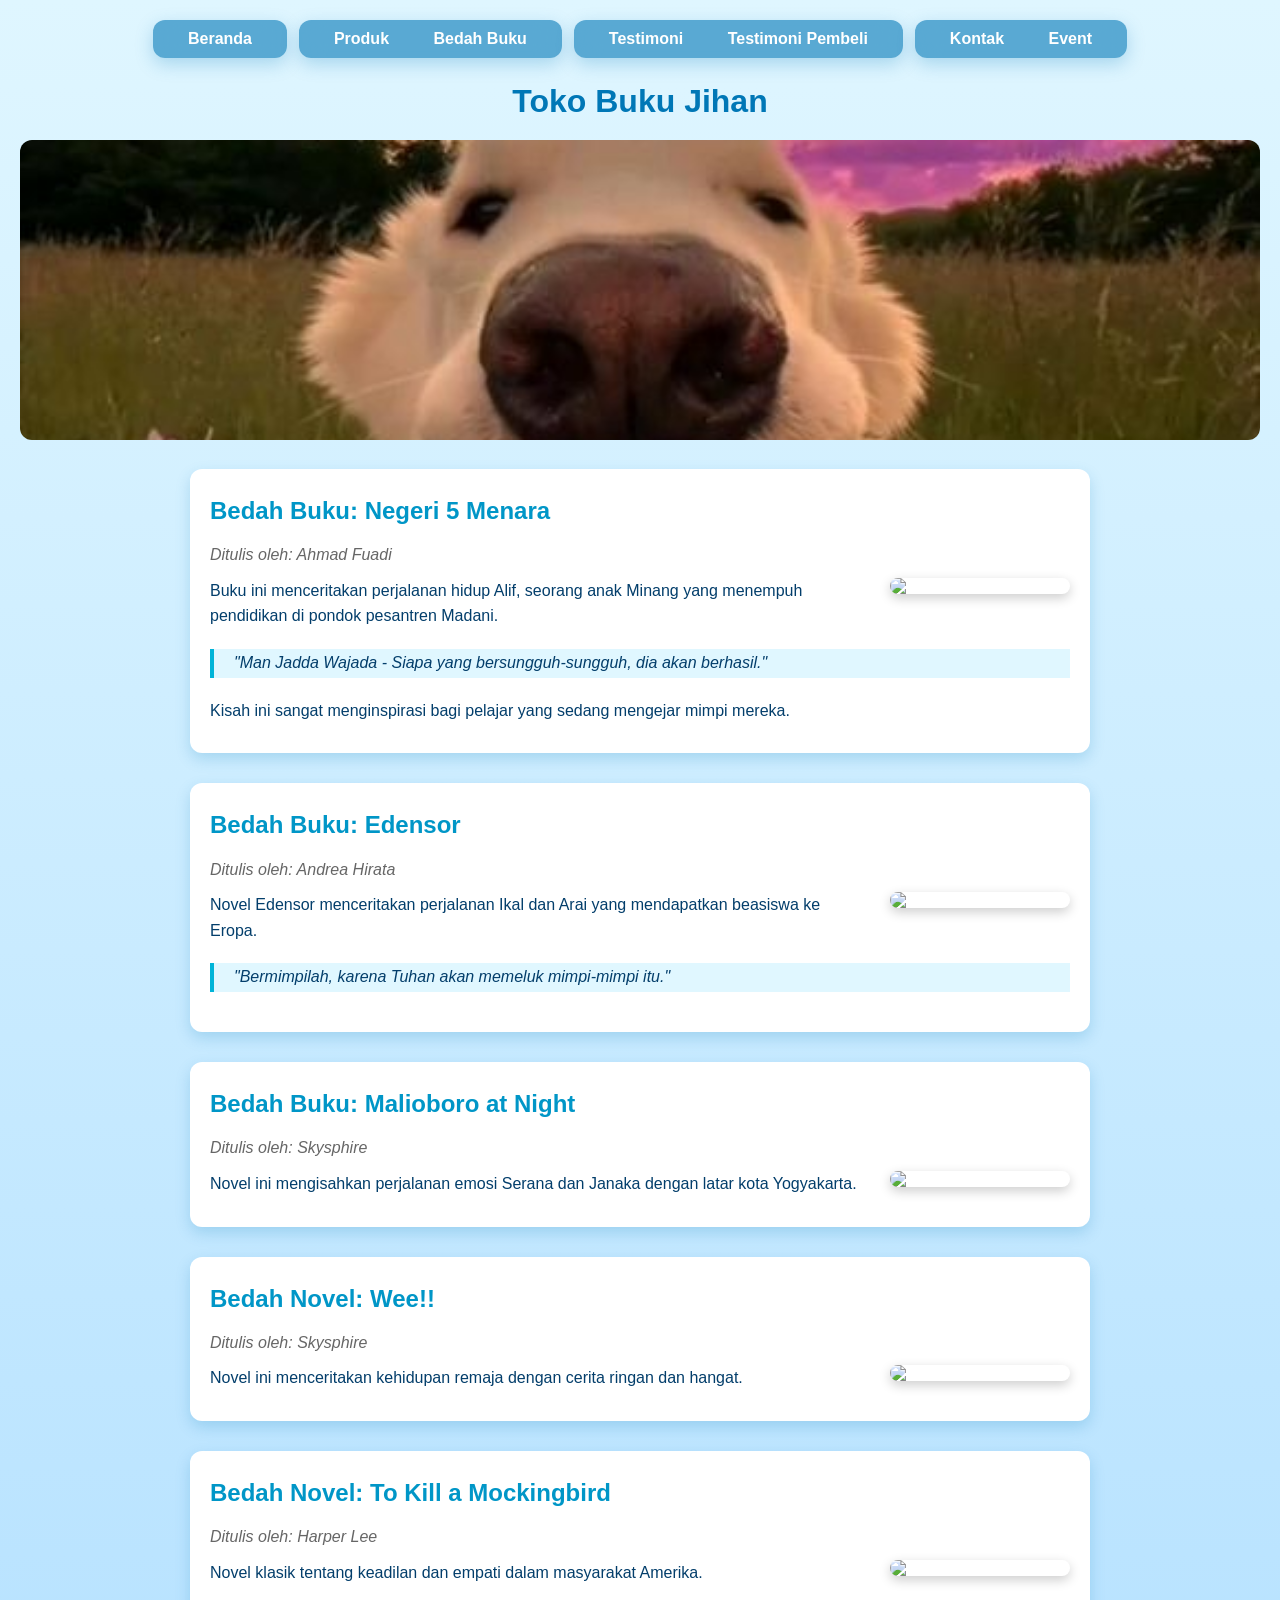
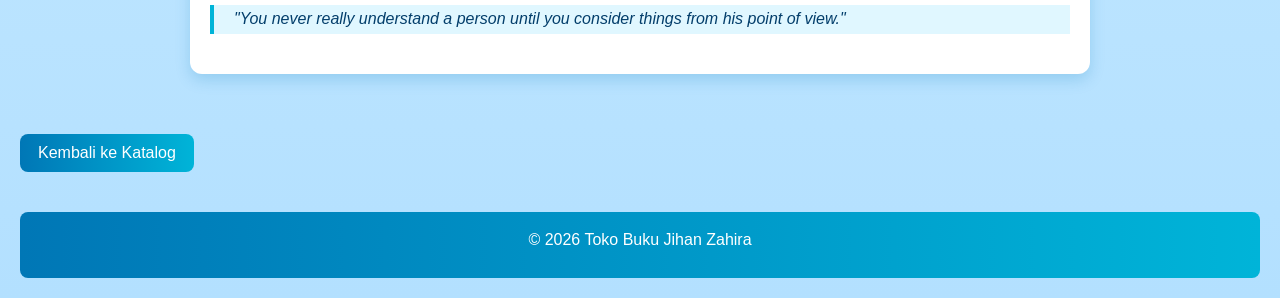
==== commit 6dfddd35: "Update bedah-buku.html" ====
--- a/bedah-buku.html
+++ b/bedah-buku.html
@@ -44,57 +44,41 @@
 to{transform:translateY(0); opacity:1;}
 }
 
-/* NAVBAR AESTHETIC */
+/* NAVBAR KELOMPOK */
 nav{
-position:sticky;
-top:0;
-z-index:1000;
-padding:15px;
+display:flex;
+justify-content:center;
+flex-wrap:wrap;
+gap:12px;
 margin-bottom:25px;
-border-radius:15px;
-
+animation: slideDown 1s ease;
+}
+
+/* Grup menu */
+.nav-group{
 background: rgba(0, 119, 182, 0.6);
 backdrop-filter: blur(12px);
--webkit-backdrop-filter: blur(12px);
-
-box-shadow:0 8px 25px rgba(0,119,182,0.3);
-animation: slideDown 1s ease;
-}
-
-/* link container */
+padding:10px 15px;
+border-radius:12px;
+box-shadow:0 6px 18px rgba(0,119,182,0.25);
+}
+
+/* Link */
 nav a{
-position:relative;
 color:white;
 text-decoration:none;
-margin:0 18px;
+margin:0 10px;
 font-weight:bold;
-padding:8px 12px;
-border-radius:8px;
-transition: all 0.3s ease;
-}
-
-/* efek glow hover */
+padding:6px 10px;
+border-radius:8px;
+transition:0.3s;
+}
+
+/* Hover */
 nav a:hover{
-background: rgba(255,255,255,0.2);
+background: rgba(255,255,255,0.25);
 color:#caf0f8;
 transform: translateY(-2px);
-box-shadow:0 4px 15px rgba(255,255,255,0.3);
-}
-
-/* garis animasi bawah */
-nav a::after{
-content:"";
-position:absolute;
-left:0;
-bottom:0;
-width:0%;
-height:2px;
-background:#caf0f8;
-transition:0.3s;
-}
-
-nav a:hover::after{
-width:100%;
 }
 
 /* Judul */
@@ -155,7 +139,7 @@
 margin-bottom:10px;
 }
 
-/* Sampul buku */
+/* Sampul */
 .sampul{
 width:180px;
 float:right;
@@ -176,7 +160,6 @@
 margin:20px 0;
 border-left:4px solid #00b4d8;
 background:#e0f7ff;
-color:#444;
 }
 
 /* Tombol */
@@ -193,7 +176,6 @@
 
 .btn-kembali:hover{
 transform:scale(1.05);
-background: linear-gradient(to right, #005f8f, #0096c7);
 }
 
 /* Footer */
@@ -206,39 +188,31 @@
 border-radius:8px;
 }
 
-/* Responsive */
-@media(max-width:768px){
-.sampul{
-float:none;
-display:block;
-margin:auto;
-margin-bottom:15px;
-}
-
-.artikel{
-padding:15px;
-}
-
-nav a{
-display:inline-block;
-margin:8px;
-}
-}
-
 </style>
 
 </head>
 
 <body>
 
-<nav> 
+<nav>
+<div class="nav-group">
 <a href="index.html">Beranda</a>
+</div>
+
+<div class="nav-group">
 <a href="produk.html">Produk</a>
 <a href="bedah-buku.html">Bedah Buku</a>
+</div>
+
+<div class="nav-group">
 <a href="testimoni.html">Testimoni</a>
 <a href="tampil-testimoni.html">Testimoni Pembeli</a>
+</div>
+
+<div class="nav-group">
 <a href="kontak.html">Kontak</a>
 <a href="event.html">Event</a>
+</div>
 </nav>
 
 <h1>Toko Buku Jihan</h1>
@@ -247,26 +221,16 @@
 <img src="header.jfif" alt="header">
 </header>
 
-<!-- (ISI KAMU TETAP SAMA, TIDAK DIUBAH) -->
+<!-- ISI TETAP SAMA -->
 
 <section class="daftar-produk">
 <main class="artikel">
 <h2>Bedah Buku: Negeri 5 Menara</h2>
 <p class="penulis">Ditulis oleh: Ahmad Fuadi</p>
-
 <img src="https://upload.wikimedia.org/wikipedia/id/thumb/3/34/N5M-POSTER-FIN.jpg/500px-N5M-POSTER-FIN.jpg" class="sampul">
-
-<p>
-Buku ini menceritakan perjalanan hidup Alif, seorang anak Minang yang menempuh pendidikan di pondok pesantren Madani.
-</p>
-
-<blockquote>
-"Man Jadda Wajada - Siapa yang bersungguh-sungguh, dia akan berhasil."
-</blockquote>
-
-<p>
-Kisah ini sangat menginspirasi bagi pelajar yang sedang mengejar mimpi mereka.
-</p>
+<p>Buku ini menceritakan perjalanan hidup Alif, seorang anak Minang yang menempuh pendidikan di pondok pesantren Madani.</p>
+<blockquote>"Man Jadda Wajada - Siapa yang bersungguh-sungguh, dia akan berhasil."</blockquote>
+<p>Kisah ini sangat menginspirasi bagi pelajar yang sedang mengejar mimpi mereka.</p>
 </main>
 </section>
 
@@ -274,16 +238,9 @@
 <main class="artikel">
 <h2>Bedah Buku: Edensor</h2>
 <p class="penulis">Ditulis oleh: Andrea Hirata</p>
-
 <img src="https://upload.wikimedia.org/wikipedia/id/e/ec/Edensor_sampul.jpg" class="sampul">
-
-<p>
-Novel Edensor menceritakan perjalanan Ikal dan Arai yang mendapatkan beasiswa ke Eropa.
-</p>
-
-<blockquote>
-"Bermimpilah, karena Tuhan akan memeluk mimpi-mimpi itu."
-</blockquote>
+<p>Novel Edensor menceritakan perjalanan Ikal dan Arai yang mendapatkan beasiswa ke Eropa.</p>
+<blockquote>"Bermimpilah, karena Tuhan akan memeluk mimpi-mimpi itu."</blockquote>
 </main>
 </section>
 
@@ -291,12 +248,8 @@
 <main class="artikel">
 <h2>Bedah Buku: Malioboro at Night</h2>
 <p class="penulis">Ditulis oleh: Skysphire</p>
-
 <img src="https://cdn.gramedia.com/uploads/picture_meta/2023/4/1/9n7hoatkffndxdtbppb2fm.jpg" class="sampul">
-
-<p>
-Novel ini mengisahkan perjalanan emosi Serana dan Janaka dengan latar kota Yogyakarta.
-</p>
+<p>Novel ini mengisahkan perjalanan emosi Serana dan Janaka dengan latar kota Yogyakarta.</p>
 </main>
 </section>
 
@@ -304,12 +257,8 @@
 <main class="artikel">
 <h2>Bedah Novel: Wee!!</h2>
 <p class="penulis">Ditulis oleh: Skysphire</p>
-
 <img src="https://img.wattpad.com/cover/313002278-256-k758861.jpg" class="sampul">
-
-<p>
-Novel ini menceritakan kehidupan remaja dengan cerita ringan dan hangat.
-</p>
+<p>Novel ini menceritakan kehidupan remaja dengan cerita ringan dan hangat.</p>
 </main>
 </section>
 
@@ -317,16 +266,9 @@
 <main class="artikel">
 <h2>Bedah Novel: To Kill a Mockingbird</h2>
 <p class="penulis">Ditulis oleh: Harper Lee</p>
-
 <img src="https://ebooks.gramedia.com/ebook-covers/25313/image_highres/HCO_TKAM2018MTH11.jpeg" class="sampul">
-
-<p>
-Novel klasik tentang keadilan dan empati dalam masyarakat Amerika.
-</p>
-
-<blockquote>
-"You never really understand a person until you consider things from his point of view."
-</blockquote>
+<p>Novel klasik tentang keadilan dan empati dalam masyarakat Amerika.</p>
+<blockquote>"You never really understand a person until you consider things from his point of view."</blockquote>
 </main>
 </section>
 
